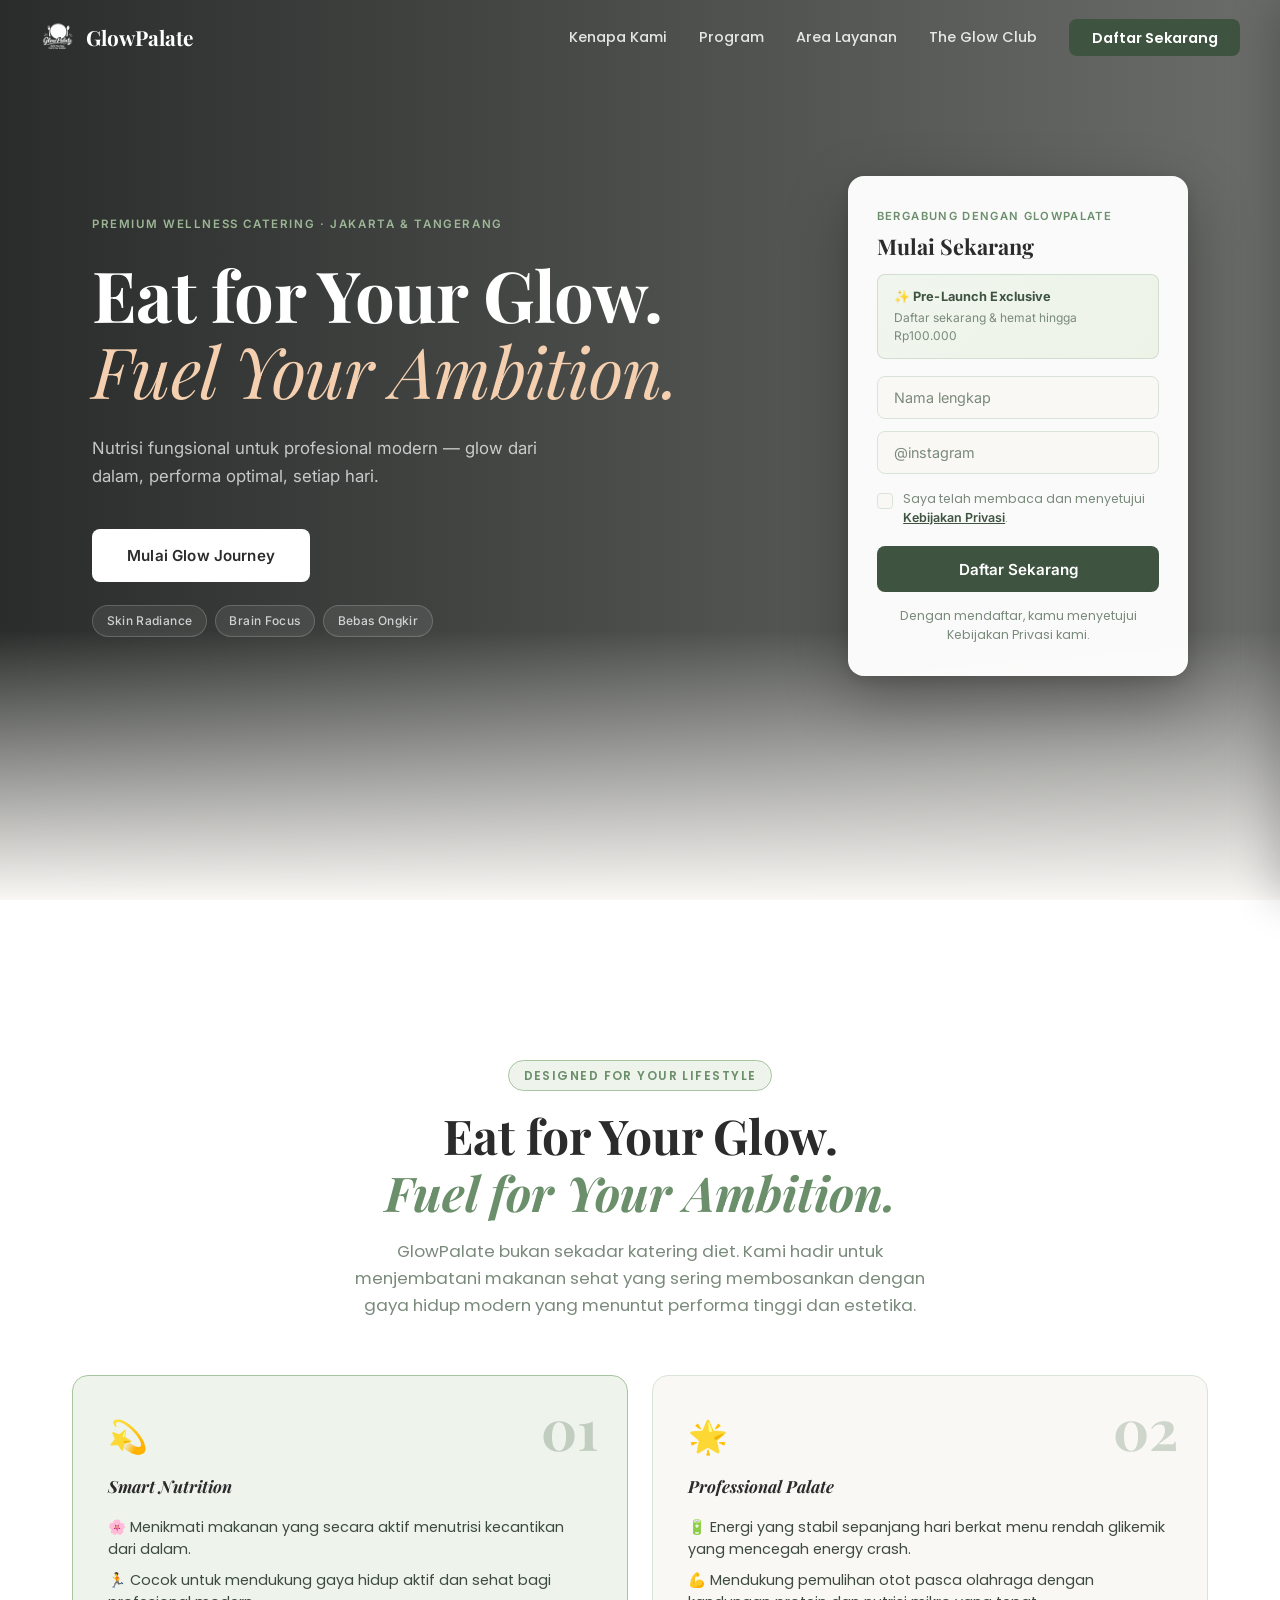
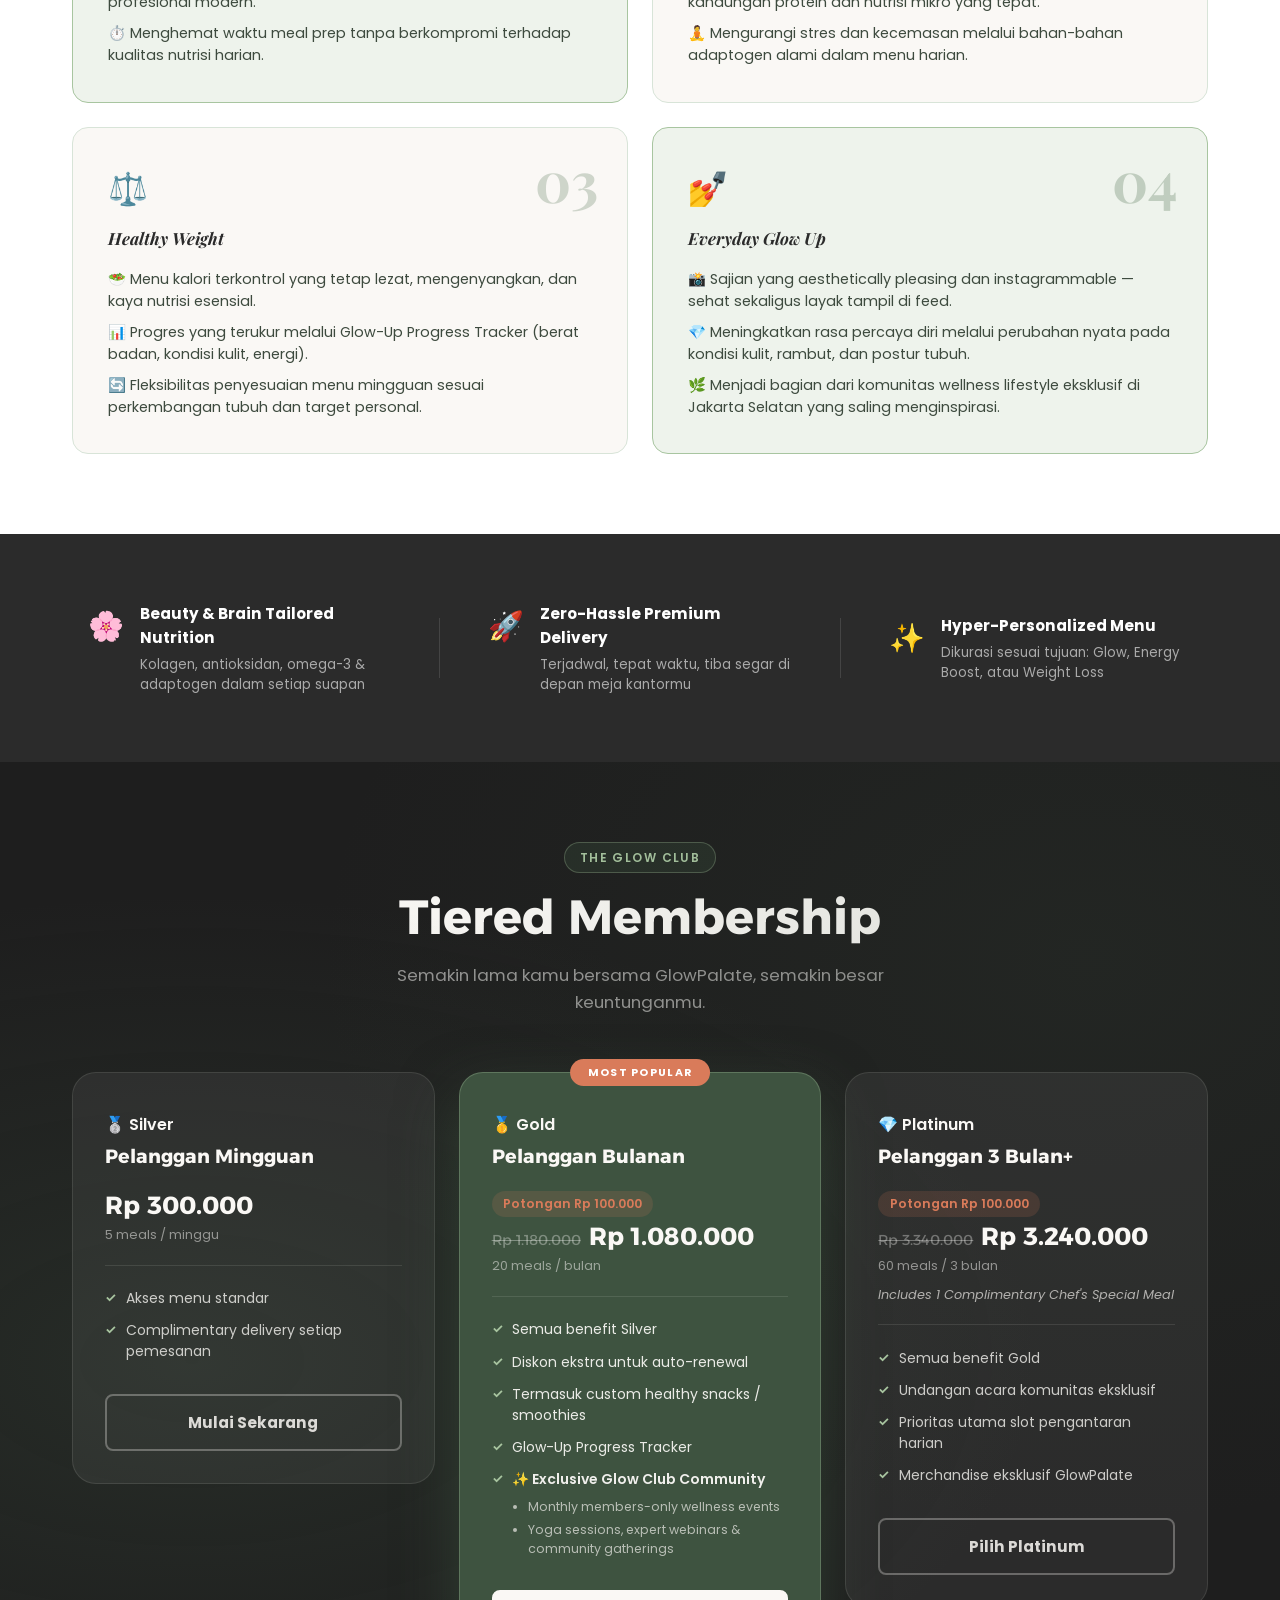
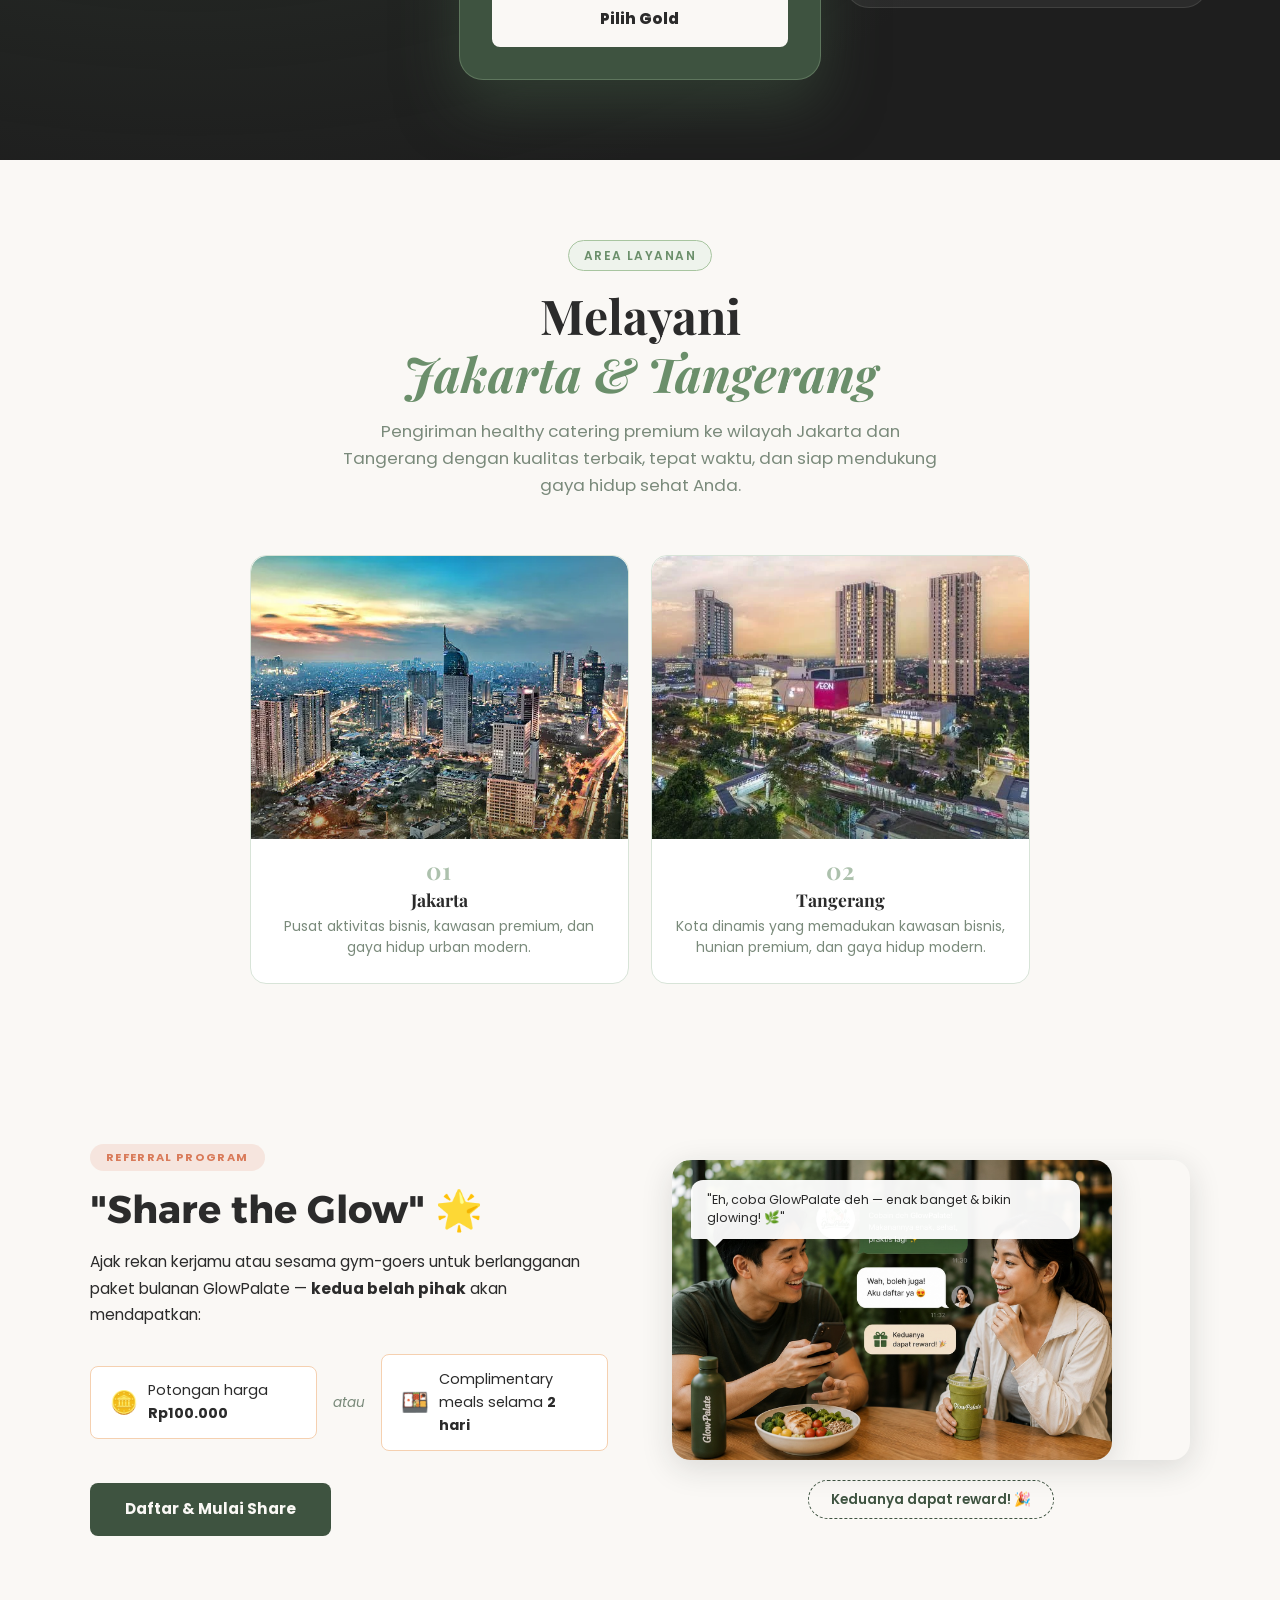
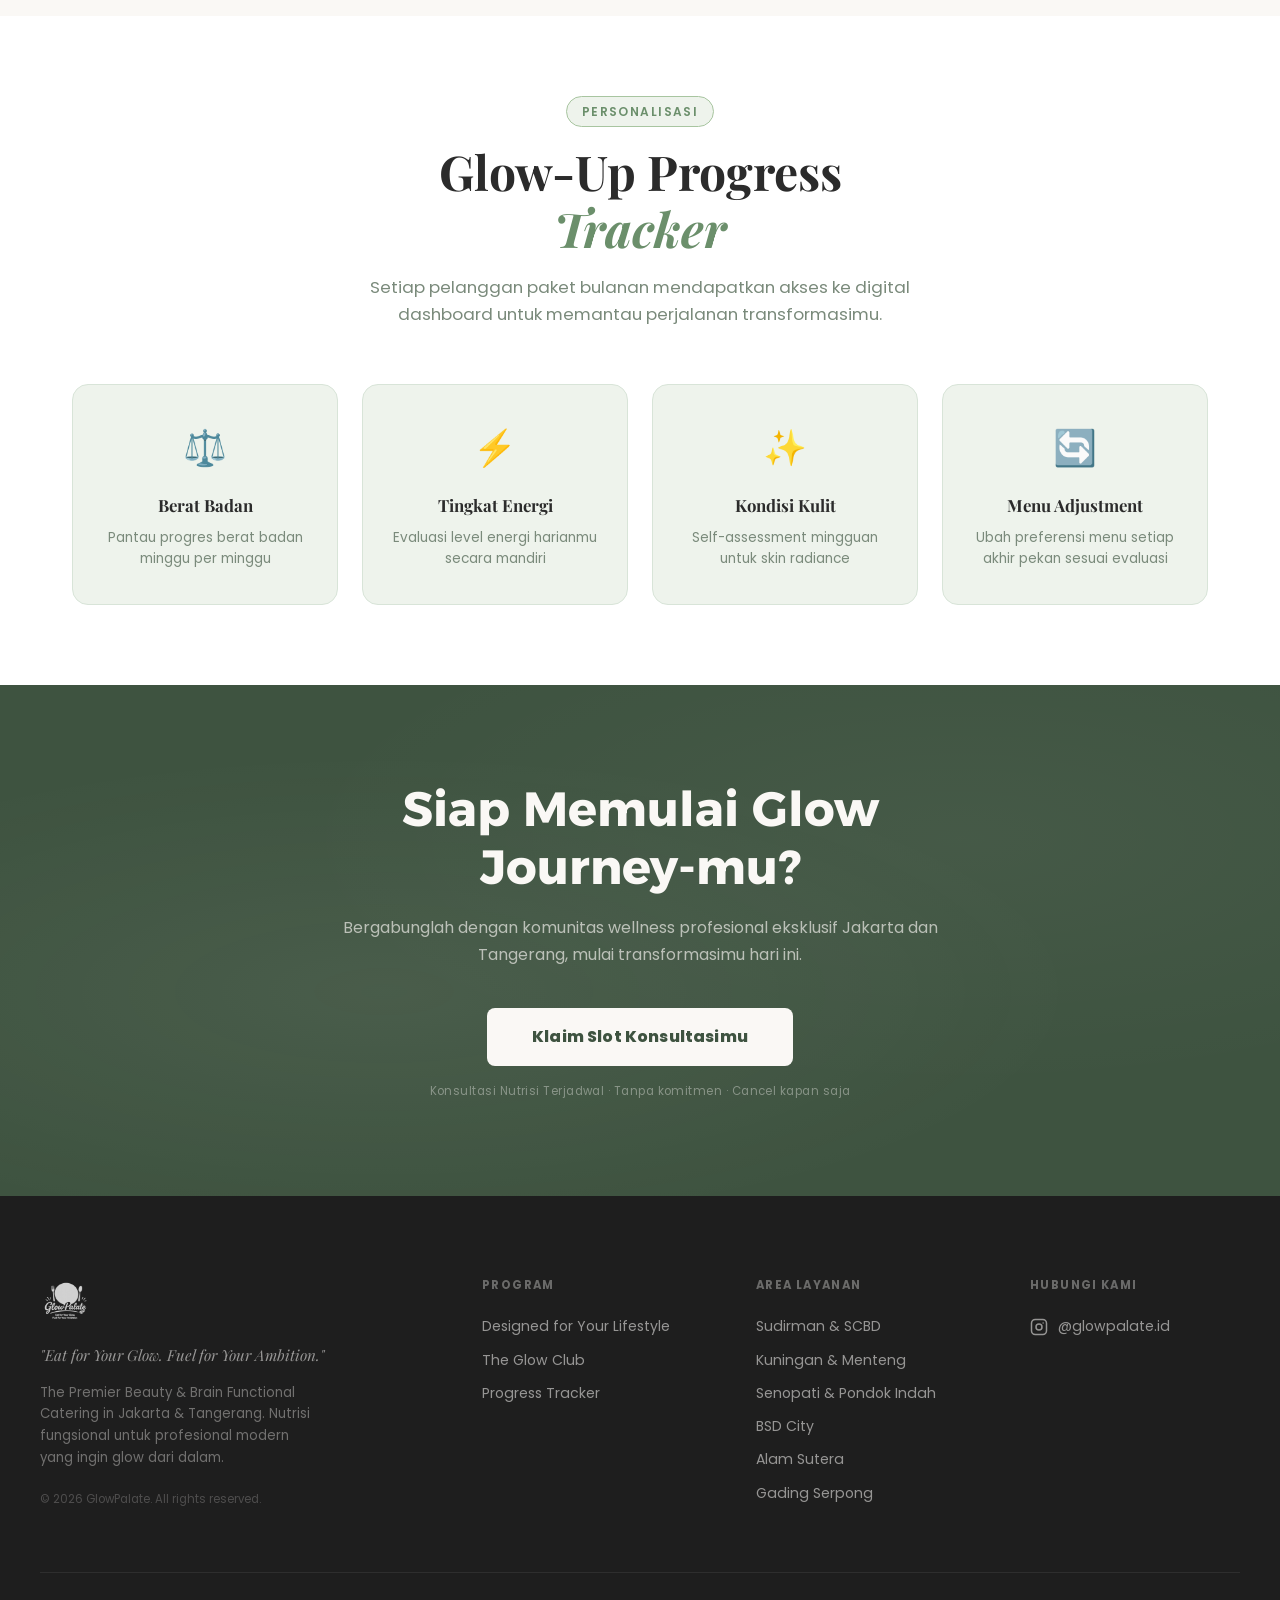
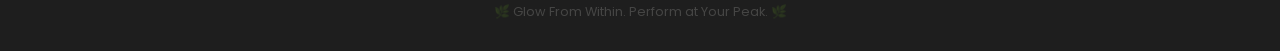
==== index.html @ dde0a732 "update meta pixel" ====
<!DOCTYPE html>
<html lang="id">
<head>
    <!-- Google tag (gtag.js) -->
    <script async src="https://www.googletagmanager.com/gtag/js?id=AW-18411018787"></script>
    <script>
      window.dataLayer = window.dataLayer || [];
      function gtag(){dataLayer.push(arguments);}
      gtag('js', new Date());
    
      gtag('config', 'AW-18411018787');
    </script>
    <!-- Google Tag Manager -->
    <script>(function(w,d,s,l,i){w[l]=w[l]||[];w[l].push({'gtm.start':
    new Date().getTime(),event:'gtm.js'});var f=d.getElementsByTagName(s)[0],
    j=d.createElement(s),dl=l!='dataLayer'?'&l='+l:'';j.async=true;j.src=
    'https://www.googletagmanager.com/gtm.js?id='+i+dl;f.parentNode.insertBefore(j,f);
    })(window,document,'script','dataLayer','GTM-TJRVP6GG');</script>
    <!-- End Google Tag Manager -->
    <meta charset="UTF-8">
    <meta name="viewport" content="width=device-width, initial-scale=1.0">
    <link rel="stylesheet" href="style.css">
    <link rel="preconnect" href="https://fonts.googleapis.com">
    <link rel="preconnect" href="https://fonts.gstatic.com" crossorigin>
    <link href="https://fonts.googleapis.com/css2?family=Alexandria:wght@400;500;600;700;800&family=Poppins:ital,wght@0,300;0,400;0,500;0,600;0,700;1,400&family=Playfair+Display:ital,wght@0,400;0,700;1,400&family=Inter:wght@300;400;500;600;700&display=swap" rel="stylesheet">
    <link rel="icon" href="assets/logo_transparent.png" type="image/png">
    <title>GlowPalate — Beauty & Brain Functional Catering</title>
    <!-- Meta Pixel Code -->
        <script>
        !function(f,b,e,v,n,t,s)
        {if(f.fbq)return;n=f.fbq=function(){n.callMethod?
        n.callMethod.apply(n,arguments):n.queue.push(arguments)};
        if(!f._fbq)f._fbq=n;n.push=n;n.loaded=!0;n.version='2.0';
        n.queue=[];t=b.createElement(e);t.async=!0;
        t.src=v;s=b.getElementsByTagName(e)[0];
        s.parentNode.insertBefore(t,s)}(window, document,'script',
        'https://connect.facebook.net/en_US/fbevents.js');
        fbq('init', '1693299671733516');
        fbq('track', 'PageView');
        </script>
        <noscript><img height="1" width="1" style="display:none"
        src="https://www.facebook.com/tr?id=1693299671733516&ev=PageView&noscript=1"
        /></noscript>
    <!-- End Meta Pixel Code -->
</head>
<body>
    <!-- Google Tag Manager (noscript) -->
    <noscript><iframe src="https://www.googletagmanager.com/ns.html?id=GTM-TJRVP6GG"
    height="0" width="0" style="display:none;visibility:hidden"></iframe></noscript>
    <!-- End Google Tag Manager (noscript) -->

    <!-- ===== NAVBAR ===== -->
    <nav class="navbar" id="mainNav">
        <div class="nav-container">
            <!-- Logo -->
            <a href="#" class="nav-logo">
                <img src="assets/logo_transparent.png" alt="GlowPalate Logo" class="logo-img">
                <span class="logo-text">GlowPalate</span>
            </a>
            <!-- Desktop links -->
            <ul class="nav-links">
                <li><a href="#value-props">Kenapa Kami</a></li>
                <li><a href="#value-props">Program</a></li>
                <li><a href="#service-area">Area Layanan</a></li>
                <li><a href="#loyalty">The Glow Club</a></li>
                <li><a href="#daftar" class="nav-cta">Daftar Sekarang</a></li>
            </ul>
            <!-- Hamburger (mobile only) -->
            <button class="hamburger" id="hamburgerBtn" aria-label="Buka menu navigasi" aria-expanded="false" aria-controls="mobileMenu">
                <span class="hamburger-bar"></span>
                <span class="hamburger-bar"></span>
                <span class="hamburger-bar"></span>
            </button>
        </div>
    </nav>

    <!-- ===== OFFCANVAS MOBILE MENU ===== -->
    <div class="offcanvas-overlay" id="offcanvasOverlay"></div>
    <div class="offcanvas-menu" id="mobileMenu" role="dialog" aria-modal="true" aria-label="Menu navigasi">
        <div class="offcanvas-header">
            <a href="#" class="nav-logo offcanvas-logo">
                <img src="assets/logo_transparent.png" alt="GlowPalate Logo" class="logo-img logo-img--dark">
                <span class="logo-text logo-text--dark">GlowPalate</span>
            </a>
            <button class="offcanvas-close" id="offcanvasClose" aria-label="Tutup menu">✕</button>
        </div>
        <nav class="offcanvas-nav">
            <ul class="offcanvas-links">
                <li><a href="#value-props" class="offcanvas-link">Kenapa Kami</a></li>
                <li><a href="#value-props" class="offcanvas-link">Program</a></li>
                <li><a href="#service-area" class="offcanvas-link">Area Layanan</a></li>
                <li><a href="#loyalty" class="offcanvas-link">The Glow Club</a></li>
            </ul>
            <div class="offcanvas-divider"></div>
            <a href="#daftar" class="btn-primary offcanvas-cta">Daftar Sekarang</a>
        </nav>
    </div>

    <!-- ===== HERO SECTION ===== -->
    <section class="hero" id="hero">
        <div class="hero-overlay"></div>
        <div class="hero-container">

            <!-- Left: Copy -->
            <div class="hero-copy">
                <p class="hero-eyebrow">Premium Wellness Catering · Jakarta &amp; Tangerang</p>
                <h1 class="hero-title">
                    Eat for Your Glow.<br>
                    <em>Fuel Your Ambition.</em>
                </h1>
                <p class="hero-subtitle">
                    Nutrisi fungsional untuk profesional modern — glow dari dalam, performa optimal, setiap hari.
                </p>
                <div class="hero-actions">
                    <a href="#daftar" class="btn-hero-primary">Mulai Glow Journey</a>
                    <div class="hero-badges">
                        <span class="badge">Skin Radiance</span>
                        <span class="badge">Brain Focus</span>
                        <span class="badge">Bebas Ongkir</span>
                    </div>
                </div>
            </div>

            <!-- Right: Registration Form -->
            <div class="hero-form-card" id="daftar">
                <p class="form-eyebrow">Bergabung dengan GlowPalate</p>
                <h2 class="form-title">Mulai Sekarang</h2>
                <div class="promo-banner">
                    <span class="promo-banner__title">✨ Pre-Launch Exclusive</span>
                    <span class="promo-banner__sub">Daftar sekarang &amp; hemat hingga Rp100.000</span>
                </div>
                <form class="signup-form" id="glowForm" onsubmit="handleSubmit(event)">
                    <div class="form-group">
                        <input type="text" id="nama" name="nama" placeholder="Nama lengkap" required>
                    </div>
                    <div class="form-group">
                        <input type="text" id="instagram" name="instagram" placeholder="@instagram" required>
                    </div>
                    <div class="form-group form-group--checkbox">
                        <label class="checkbox-label">
                            <input type="checkbox" id="privacyCheck" name="privacyCheck">
                            <span class="checkbox-custom"></span>
                            <span class="checkbox-text">Saya telah membaca dan menyetujui <button class="privacy-link" type="button" onclick="openPrivacy()">Kebijakan Privasi</button>.</span>
                        </label>
                        <p class="checkbox-error" id="privacyError">Harap setujui Kebijakan Privasi sebelum melanjutkan.</p>
                    </div>
                    <button type="submit" class="btn-primary form-btn" id="submitBtn">Daftar Sekarang</button>
                </form>
                <p class="form-privacy-note">
                    Dengan mendaftar, kamu menyetujui Kebijakan Privasi kami.
                </p>
            </div>

        </div>

    </section>

    <!-- ===== VALUE PROPOSITIONS ===== -->
    <section class="value-props" id="value-props">
        <div class="section-container">
            <div class="section-header">
                <span class="section-label">Designed for Your Lifestyle</span>
                <h2 class="section-title">Eat for Your Glow.<br><em>Fuel for Your Ambition.</em></h2>
                <p class="section-desc">GlowPalate bukan sekadar katering diet. Kami hadir untuk menjembatani makanan sehat yang sering membosankan dengan gaya hidup modern yang menuntut performa tinggi dan estetika.</p>
            </div>

            <div class="vp-grid">
                <div class="vp-card vp-card--accent">
                    <span class="vp-number">01</span>
                    <div class="vp-icon">💫</div>
                    <h3>Smart Nutrition</h3>
                    <ul>
                        <li>🌸 Menikmati makanan yang secara aktif menutrisi kecantikan dari dalam.</li>
                        <li>🏃 Cocok untuk mendukung gaya hidup aktif dan sehat bagi profesional modern.</li>
                        <li>⏱️ Menghemat waktu meal prep tanpa berkompromi terhadap kualitas nutrisi harian.</li>
                    </ul>
                </div>
                <div class="vp-card">
                    <span class="vp-number">02</span>
                    <div class="vp-icon">🌟</div>
                    <h3>Professional Palate</h3>
                    <ul>
                        <li>🔋 Energi yang stabil sepanjang hari berkat menu rendah glikemik yang mencegah energy crash.</li>
                        <li>💪 Mendukung pemulihan otot pasca olahraga dengan kandungan protein dan nutrisi mikro yang tepat.</li>
                        <li>🧘 Mengurangi stres dan kecemasan melalui bahan-bahan adaptogen alami dalam menu harian.</li>
                    </ul>
                </div>
                <div class="vp-card">
                    <span class="vp-number">03</span>
                    <div class="vp-icon">⚖️</div>
                    <h3>Healthy Weight</h3>
                    <ul>
                        <li>🥗 Menu kalori terkontrol yang tetap lezat, mengenyangkan, dan kaya nutrisi esensial.</li>
                        <li>📊 Progres yang terukur melalui Glow-Up Progress Tracker (berat badan, kondisi kulit, energi).</li>
                        <li>🔄 Fleksibilitas penyesuaian menu mingguan sesuai perkembangan tubuh dan target personal.</li>
                    </ul>
                </div>
                <div class="vp-card vp-card--accent">
                    <span class="vp-number">04</span>
                    <div class="vp-icon">💅</div>
                    <h3>Everyday Glow Up</h3>
                    <ul>
                        <li>📸 Sajian yang aesthetically pleasing dan instagrammable — sehat sekaligus layak tampil di feed.</li>
                        <li>💎 Meningkatkan rasa percaya diri melalui perubahan nyata pada kondisi kulit, rambut, dan postur tubuh.</li>
                        <li>🌿 Menjadi bagian dari komunitas wellness lifestyle eksklusif di Jakarta Selatan yang saling menginspirasi.</li>
                    </ul>
                </div>
            </div>
        </div>
    </section>

    <!-- ===== USP STRIP ===== -->
    <section class="usp-strip">
        <div class="usp-container">
            <div class="usp-item">
                <span class="usp-icon">🌸</span>
                <div>
                    <strong>Beauty & Brain Tailored Nutrition</strong>
                    <p>Kolagen, antioksidan, omega-3 & adaptogen dalam setiap suapan</p>
                </div>
            </div>
            <div class="usp-divider"></div>
            <div class="usp-item">
                <span class="usp-icon">🚀</span>
                <div>
                    <strong>Zero-Hassle Premium Delivery</strong>
                    <p>Terjadwal, tepat waktu, tiba segar di depan meja kantormu</p>
                </div>
            </div>
            <div class="usp-divider"></div>
            <div class="usp-item">
                <span class="usp-icon">✨</span>
                <div>
                    <strong>Hyper-Personalized Menu</strong>
                    <p>Dikurasi sesuai tujuan: Glow, Energy Boost, atau Weight Loss</p>
                </div>
            </div>
        </div>
    </section>

    <!-- ===== PRICING TABLE ===== -->
    <section class="loyalty" id="loyalty">
        <div class="section-container">
            <div class="section-header">
                <span class="section-label">The Glow Club</span>
                <h2 class="section-title">Tiered Membership</h2>
                <p class="section-desc">Semakin lama kamu bersama GlowPalate, semakin besar keuntunganmu.</p>
            </div>

            <div class="pricing-grid">

                <!-- SILVER -->
                <div class="pricing-card pricing-card--dark">
                    <div class="pricing-tier">🥈 Silver</div>
                    <h3 class="pricing-plan">Pelanggan Mingguan</h3>
                    <div class="pricing-price-block">
                        <p class="pricing-price">Rp 300.000</p>
                        <p class="pricing-meals">5 meals / minggu</p>
                    </div>
                    <ul class="pricing-benefits">
                        <li>Akses menu standar</li>
                        <li>Complimentary delivery setiap pemesanan</li>
                    </ul>
                    <a href="#daftar" class="pricing-btn pricing-btn--outline">Mulai Sekarang</a>
                </div>

                <!-- GOLD -->
                <div class="pricing-card pricing-card--gold">
                    <div class="pricing-popular-badge">MOST POPULAR</div>
                    <div class="pricing-tier">🥇 Gold</div>
                    <h3 class="pricing-plan">Pelanggan Bulanan</h3>
                    <div class="pricing-price-block">
                        <p class="pricing-discount-label">Potongan Rp 100.000</p>
                        <p class="pricing-price">
                            <span class="pricing-price-strike">Rp 1.180.000</span>
                            Rp 1.080.000
                        </p>
                        <p class="pricing-meals">20 meals / bulan</p>
                    </div>
                    <ul class="pricing-benefits">
                        <li>Semua benefit Silver</li>
                        <li>Diskon ekstra untuk auto-renewal</li>
                        <li>Termasuk custom healthy snacks / smoothies</li>
                        <li>Glow-Up Progress Tracker</li>
                        <li class="pricing-community">
                            ✨ Exclusive Glow Club Community
                            <ul class="pricing-sub-list">
                                <li>Monthly members-only wellness events</li>
                                <li>Yoga sessions, expert webinars &amp; community gatherings</li>
                            </ul>
                        </li>
                    </ul>
                    <a href="#daftar" class="pricing-btn pricing-btn--solid">Pilih Gold</a>
                </div>

                <!-- PLATINUM -->
                <div class="pricing-card pricing-card--dark">
                    <div class="pricing-tier">💎 Platinum</div>
                    <h3 class="pricing-plan">Pelanggan 3 Bulan+</h3>
                    <div class="pricing-price-block">
                        <p class="pricing-discount-label">Potongan Rp 100.000</p>
                        <p class="pricing-price">
                            <span class="pricing-price-strike">Rp 3.340.000</span>
                            Rp 3.240.000
                        </p>
                        <p class="pricing-meals">60 meals / 3 bulan</p>
                        <p class="pricing-chef-note"><em>Includes 1 Complimentary Chef's Special Meal</em></p>
                    </div>
                    <ul class="pricing-benefits">
                        <li>Semua benefit Gold</li>
                        <li>Undangan acara komunitas eksklusif</li>
                        <li>Prioritas utama slot pengantaran harian</li>
                        <li>Merchandise eksklusif GlowPalate</li>
                    </ul>
                    <a href="#daftar" class="pricing-btn pricing-btn--outline">Pilih Platinum</a>
                </div>

            </div>
        </div>
    </section>

    <!-- ===== SERVICE AREA ===== -->
    <section class="service-area" id="service-area">
        <div class="section-container">
            <div class="section-header">
                <span class="section-label">Area Layanan</span>
                <h2 class="section-title">Melayani<br><em>Jakarta &amp; Tangerang</em></h2>
                <p class="section-desc">Pengiriman healthy catering premium ke wilayah Jakarta dan Tangerang dengan kualitas terbaik, tepat waktu, dan siap mendukung gaya hidup sehat Anda.</p>
            </div>

            <div class="area-grid area-grid--two">
                <div class="area-card">
                    <div class="area-card__img-wrap">
                        <picture>
                            <source srcset="assets/jakarta.webp" type="image/webp">
                            <img src="assets/jakarta.jpg" alt="Jakarta" class="area-card__img" loading="lazy">
                        </picture>
                        <div class="area-card__overlay"></div>
                    </div>
                    <div class="area-card__body">
                        <span class="area-number">01</span>
                        <h3>Jakarta</h3>
                        <p>Pusat aktivitas bisnis, kawasan premium, dan gaya hidup urban modern.</p>
                    </div>
                </div>
                <div class="area-card">
                    <div class="area-card__img-wrap">
                        <picture>
                            <source srcset="assets/tangerang.webp" type="image/webp">
                            <img src="assets/tangerang.jpeg" alt="Tangerang" class="area-card__img" loading="lazy">
                        </picture>
                        <div class="area-card__overlay"></div>
                    </div>
                    <div class="area-card__body">
                        <span class="area-number">02</span>
                        <h3>Tangerang</h3>
                        <p>Kota dinamis yang memadukan kawasan bisnis, hunian premium, dan gaya hidup modern.</p>
                    </div>
                </div>
            </div>
        </div>
    </section>

    <!-- ===== REFERRAL ===== -->
    <section class="referral">
        <div class="referral-container">

            <!-- Col Left: Content -->
            <div class="referral-content">
                <span class="referral-badge">REFERRAL PROGRAM</span>
                <h2 class="referral-heading">"Share the Glow" 🌟</h2>
                <p class="referral-desc">Ajak rekan kerjamu atau sesama gym-goers untuk berlangganan paket bulanan GlowPalate — <strong>kedua belah pihak</strong> akan mendapatkan:</p>
                <div class="referral-rewards">
                    <div class="referral-reward">
                        <span class="reward-icon">🪙</span>
                        <span>Potongan harga <strong>Rp100.000</strong></span>
                    </div>
                    <span class="reward-or"><em>atau</em></span>
                    <div class="referral-reward">
                        <span class="reward-icon">🍱</span>
                        <span>Complimentary meals selama <strong>2 hari</strong></span>
                    </div>
                </div>
                <a href="#daftar" class="referral-cta-btn">Daftar &amp; Mulai Share</a>
            </div>

            <!-- Col Right: Visual -->
            <div class="referral-visual">
                <div class="referral-img-wrap">
                    <!-- Chat bubble overlay -->
                    <div class="referral-chat-bubble">
                        <p>"Eh, coba GlowPalate deh — enak banget &amp; bikin glowing! 🌿"</p>
                    </div>
                    <img src="assets/referral-section.jpeg" alt="Referral Program GlowPalate" class="referral-img">
                </div>
                <div class="referral-bonus-pill">
                    <span>Keduanya dapat reward! 🎉</span>
                </div>
            </div>

        </div>
    </section>

    <!-- ===== TRACKER / TRACKER SECTION ===== -->
    <section class="tracker">
        <div class="section-container">
            <div class="section-header">
                <span class="section-label">Personalisasi</span>
                <h2 class="section-title">Glow-Up Progress<br><em>Tracker</em></h2>
                <p class="section-desc">Setiap pelanggan paket bulanan mendapatkan akses ke digital dashboard untuk memantau perjalanan transformasimu.</p>
            </div>
            <div class="tracker-features">
                <div class="tracker-item">
                    <span class="tracker-icon">⚖️</span>
                    <h4>Berat Badan</h4>
                    <p>Pantau progres berat badan minggu per minggu</p>
                </div>
                <div class="tracker-item">
                    <span class="tracker-icon">⚡</span>
                    <h4>Tingkat Energi</h4>
                    <p>Evaluasi level energi harianmu secara mandiri</p>
                </div>
                <div class="tracker-item">
                    <span class="tracker-icon">✨</span>
                    <h4>Kondisi Kulit</h4>
                    <p>Self-assessment mingguan untuk skin radiance</p>
                </div>
                <div class="tracker-item">
                    <span class="tracker-icon">🔄</span>
                    <h4>Menu Adjustment</h4>
                    <p>Ubah preferensi menu setiap akhir pekan sesuai evaluasi</p>
                </div>
            </div>
        </div>
    </section>

    <!-- ===== PRE-FOOTER BANNER ===== -->
    <section class="cta-bottom">
        <div class="cta-container">
            <h2 class="cta-heading">Siap Memulai Glow Journey-mu?</h2>
            <p class="cta-sub">Bergabunglah dengan komunitas wellness profesional eksklusif Jakarta dan Tangerang, mulai transformasimu hari ini.</p>
            <a href="#daftar" class="cta-btn-main">Klaim Slot Konsultasimu</a>
            <p class="cta-micro">Konsultasi Nutrisi Terjadwal · Tanpa komitmen · Cancel kapan saja</p>
        </div>
    </section>

    <!-- ===== FOOTER ===== -->
    <footer class="footer">
        <div class="footer-container">
            <!-- Col 1: Brand -->
            <div class="footer-brand">
                <img src="assets/logo_transparent.png" alt="GlowPalate" class="footer-logo">
                <p class="footer-tagline"><em>"Eat for Your Glow. Fuel for Your Ambition."</em></p>
                <p class="footer-copy">The Premier Beauty &amp; Brain Functional Catering in Jakarta &amp; Tangerang. Nutrisi fungsional untuk profesional modern yang ingin glow dari dalam.</p>
                <p class="footer-rights">© 2026 GlowPalate. All rights reserved.</p>
            </div>
            <!-- Col 2: Program -->
            <div class="footer-col">
                <h4>PROGRAM</h4>
                <ul>
                    <li><a href="#value-props">Designed for Your Lifestyle</a></li>
                    <li><a href="#loyalty">The Glow Club</a></li>
                    <li><a href="#tracker">Progress Tracker</a></li>
                </ul>
            </div>
            <!-- Col 3: Area Layanan -->
            <div class="footer-col">
                <h4>AREA LAYANAN</h4>
                <ul>
                    <li>Sudirman &amp; SCBD</li>
                    <li>Kuningan &amp; Menteng</li>
                    <li>Senopati &amp; Pondok Indah</li>
                    <li>BSD City</li>
                    <li>Alam Sutera</li>
                    <li>Gading Serpong</li>
                </ul>
            </div>
            <!-- Col 4: Hubungi Kami -->
            <div class="footer-col">
                <h4>HUBUNGI KAMI</h4>
                <ul>
                    <li>
                        <a href="https://instagram.com/glowpalate.id" target="_blank" class="footer-social-link">
                            <svg class="footer-social-icon" viewBox="0 0 24 24" fill="none" xmlns="http://www.w3.org/2000/svg" aria-hidden="true">
                                <rect x="2" y="2" width="20" height="20" rx="5" ry="5" stroke="currentColor" stroke-width="2"/>
                                <circle cx="12" cy="12" r="4" stroke="currentColor" stroke-width="2"/>
                                <circle cx="17.5" cy="6.5" r="1" fill="currentColor"/>
                            </svg>
                            @glowpalate.id
                        </a>
                    </li>
                </ul>
            </div>
        </div>
        <div class="footer-bottom">
            <p>🌿 Glow From Within. Perform at Your Peak. 🌿</p>
        </div>
    </footer>

    <!-- ===== THANK YOU MODAL ===== -->
    <div class="modal-overlay" id="thankYouModal" role="dialog" aria-modal="true" aria-labelledby="modalTitle">
        <div class="modal-card">
            <div class="modal-icon">🌿</div>
            <h2 id="modalTitle">Terima Kasih!</h2>
            <p>Kamu sudah terdaftar sebagai bagian dari komunitas <strong>GlowPalate</strong>.</p>
            <p class="modal-note">Kami akan menghubungimu via Instagram segera. <em>Stay tuned!</em></p>
            <button class="btn-primary" onclick="closeModal()">Tutup</button>
        </div>
    </div>

    <!-- ===== PRIVACY POLICY MODAL ===== -->
    <div class="modal-overlay" id="privacyModal" role="dialog" aria-modal="true" aria-labelledby="privacyTitle">
        <div class="modal-card modal-card--privacy">
            <div class="modal-card__header">
                <h2 id="privacyTitle">Kebijakan Privasi GlowPalate</h2>
                <button class="modal-close" onclick="closePrivacy()" aria-label="Tutup">✕</button>
            </div>
            <div class="privacy-content">
                <p>Kebijakan Privasi ini dibuat untuk melindungi informasi pribadi yang dikumpulkan selama Anda mengunjungi dan menggunakan website <strong>GlowPalate</strong> di <strong>https://glowpalate.my.id</strong>.</p>
                <p>GlowPalate menghargai privasi setiap pengguna dan berkomitmen untuk menjaga keamanan, kerahasiaan, serta penggunaan Data Pribadi sesuai dengan kebijakan yang berlaku. Dengan mengakses atau menggunakan website GlowPalate, Anda dianggap telah membaca, memahami, dan menyetujui seluruh ketentuan dalam Kebijakan Privasi ini.</p>
                <p>GlowPalate berhak memperbarui Kebijakan Privasi ini sewaktu-waktu. Setiap perubahan akan berlaku sejak dipublikasikan di website <strong>https://glowpalate.my.id</strong>.</p>

                <h3>A. Pengumpulan Data Pribadi</h3>
                <p>GlowPalate mengumpulkan Data Pribadi hanya untuk mendukung proses pendaftaran pre-launch, komunikasi dengan calon pelanggan, serta peningkatan kualitas layanan kami. Kami tidak akan menjual, memperjualbelikan, ataupun membagikan Data Pribadi Anda kepada pihak lain tanpa persetujuan, kecuali apabila diwajibkan oleh hukum.</p>
                <p>Pada tahap pre-launch, informasi yang kami kumpulkan adalah <strong>Username Instagram</strong>, yang digunakan untuk mengidentifikasi peserta pre-launch, menghubungi Anda terkait program atau peluncuran GlowPalate, serta memberikan informasi pembaruan layanan, promo, atau penawaran khusus.</p>
                <p>Pemberian username Instagram bersifat sukarela. Namun, apabila Anda memilih untuk tidak memberikannya, Anda mungkin tidak dapat mengikuti program pre-launch GlowPalate.</p>

                <h3>B. Keamanan Data dan Transaksi</h3>
                <p>GlowPalate berkomitmen menjaga keamanan informasi pribadi Anda. Apabila transaksi pembayaran dilakukan melalui layanan pihak ketiga (payment gateway), proses pembayaran akan menggunakan sistem keamanan yang memenuhi standar industri, termasuk enkripsi melalui teknologi SSL atau teknologi keamanan lain yang setara.</p>
                <p>Meskipun kami berupaya menjaga keamanan data sebaik mungkin, tidak ada metode transmisi data melalui internet yang dapat dijamin sepenuhnya bebas dari risiko.</p>

                <h3>C. Informasi Promo dan Komunikasi</h3>
                <p>Dengan memberikan username Instagram kepada GlowPalate, Anda menyetujui bahwa GlowPalate dapat menghubungi Anda melalui Instagram terkait informasi peluncuran, promo dan penawaran khusus, pembaruan layanan atau produk, serta informasi lain yang berkaitan dengan program pre-launch.</p>

                <h3>D. Pertanyaan dan Pengaduan</h3>
                <p>Apabila Anda memiliki pertanyaan, masukan, atau pengaduan mengenai Kebijakan Privasi maupun penggunaan Data Pribadi, silakan menghubungi tim GlowPalate melalui kontak yang tersedia di website <strong>https://glowpalate.my.id</strong>.</p>

                <h3>E. Perubahan Kebijakan Privasi</h3>
                <p>GlowPalate dapat melakukan perubahan atau pembaruan terhadap Kebijakan Privasi ini sewaktu-waktu. Versi terbaru akan selalu tersedia di <strong>https://glowpalate.my.id</strong>. Dengan tetap menggunakan website setelah adanya pembaruan, Anda dianggap telah menyetujui Kebijakan Privasi yang telah diperbarui.</p>
            </div>
            <button class="btn-primary" onclick="closePrivacy()">Mengerti</button>
        </div>
    </div>

    <script>
        // ── Google Apps Script URL ──────────────────────────────────────────
        // GANTI dengan Web App URL dari deployment Apps Script kamu
        const APPS_SCRIPT_URL = 'https://script.google.com/macros/s/AKfycbzy3mJBZHp4jg186WITUkjDbATIqTT9xU21dX2XlFk7VSf7awVr-we3rIM_w7eMTIs/exec';


        // ── Navbar scroll ───────────────────────────────────────────────────
        const navbar = document.querySelector('.navbar');
        window.addEventListener('scroll', () => {
            navbar.classList.toggle('scrolled', window.scrollY > 50);
        });

        // ── Offcanvas mobile menu ───────────────────────────────────────────
        const hamburgerBtn = document.getElementById('hamburgerBtn');
        const offcanvasMenu = document.getElementById('mobileMenu');
        const offcanvasOverlay = document.getElementById('offcanvasOverlay');
        const offcanvasClose = document.getElementById('offcanvasClose');

        function openMenu() {
            offcanvasMenu.classList.add('active');
            offcanvasOverlay.classList.add('active');
            hamburgerBtn.classList.add('is-open');
            hamburgerBtn.setAttribute('aria-expanded', 'true');
            document.body.style.overflow = 'hidden';
        }

        function closeMenu() {
            offcanvasMenu.classList.remove('active');
            offcanvasOverlay.classList.remove('active');
            hamburgerBtn.classList.remove('is-open');
            hamburgerBtn.setAttribute('aria-expanded', 'false');
            document.body.style.overflow = '';
        }

        hamburgerBtn.addEventListener('click', openMenu);
        offcanvasClose.addEventListener('click', closeMenu);
        offcanvasOverlay.addEventListener('click', closeMenu);

        // Auto-close on nav link click
        document.querySelectorAll('.offcanvas-link, .offcanvas-cta').forEach(link => {
            link.addEventListener('click', closeMenu);
        });

        // Close on Escape
        document.addEventListener('keydown', e => {
            if (e.key === 'Escape') closeMenu();
        });

        // ── Form submit ─────────────────────────────────────────────────────
        async function handleSubmit(e) {
            e.preventDefault();
            const btn = document.getElementById('submitBtn');
            const nama = document.getElementById('nama').value.trim();
            const instagram = document.getElementById('instagram').value.trim();
            const privacyCheck = document.getElementById('privacyCheck');
            const privacyError = document.getElementById('privacyError');

            if (!privacyCheck.checked) {
                privacyError.classList.add('visible');
                privacyCheck.focus();
                return;
            }
            privacyError.classList.remove('visible');

            btn.textContent = 'Mengirim...';
            btn.disabled = true;

            try {
                const formData = new FormData();
                formData.append('nama', nama);
                formData.append('instagram', instagram);
                formData.append('timestamp', new Date().toLocaleString('id-ID'));

                await fetch(APPS_SCRIPT_URL, {
                    method: 'POST',
                    body: formData,
                    mode: 'no-cors'
                });
            } catch (err) {
                console.log('Submit error:', err);
            }

            document.getElementById('glowForm').reset();
            btn.textContent = 'Daftar Sekarang';
            btn.disabled = false;
            openModal();
        }

        // ── Modal Thank You ─────────────────────────────────────────────────
        function openModal() {
            document.getElementById('thankYouModal').classList.add('active');
            document.body.style.overflow = 'hidden';
        }
        function closeModal() {
            document.getElementById('thankYouModal').classList.remove('active');
            document.body.style.overflow = '';
        }

        // ── Privacy Policy Modal ────────────────────────────────────────────
        function openPrivacy() {
            document.getElementById('privacyModal').classList.add('active');
            document.body.style.overflow = 'hidden';
        }
        function closePrivacy() {
            document.getElementById('privacyModal').classList.remove('active');
            document.body.style.overflow = '';
        }

        // Klik overlay untuk tutup modal
        document.querySelectorAll('.modal-overlay').forEach(overlay => {
            overlay.addEventListener('click', function(e) {
                if (e.target === this) {
                    this.classList.remove('active');
                    document.body.style.overflow = '';
                }
            });
        });

        // Tekan Escape untuk tutup modal
        document.addEventListener('keydown', e => {
            if (e.key === 'Escape') {
                document.querySelectorAll('.modal-overlay.active').forEach(m => {
                    m.classList.remove('active');
                });
                document.body.style.overflow = '';
            }
        });

        // ── Intersection Observer (fade-in) ─────────────────────────────────
        const observer = new IntersectionObserver((entries) => {
            entries.forEach(entry => {
                if (entry.isIntersecting) entry.target.classList.add('visible');
            });
        }, { threshold: 0.1 });

        document.querySelectorAll('.vp-card, .area-card, .pricing-card, .tracker-item').forEach(el => {
            observer.observe(el);
        });
    </script>
</body>
</html>
---- style.css ----
/* ==============================================
   GLOWPALATE — LANDING PAGE STYLESHEET
   Brand: Broken White #FAF8F5 · Deep Sage #3E5340 · Charcoal #2B2B2B
   Fonts: Alexandria (heading) · Poppins (body)
   ============================================== */

/* RESET */
*, *::before, *::after { margin: 0; padding: 0; box-sizing: border-box; }

:root {
  /* Brand palette */
  --bw:            #FAF8F5;
  --sage:          #6B8F6B;
  --sage-dark:     #3E5340;
  --sage-mid:      #4a6b4a;
  --sage-light:    #a8c5a0;
  --sage-bg:       #eef3ec;
  --peach:         #E8A87C;
  --peach-light:   #f5d0b0;
  --peach-bg:      #fdf3ec;
  --terracotta:    #D97B5A;
  --charcoal:      #2B2B2B;
  --charcoal-dark: #1E1E1E;
  --charcoal-mid:  #2d3b30;
  --off-white:     #FAF8F5;
  --white:         #ffffff;
  --text-body:     #3d4a3e;
  --text-muted:    #7a8a7b;
  --border:        #d8e4d8;
  --shadow-sm:     0 2px 12px rgba(30,36,32,.08);
  --shadow-md:     0 8px 32px rgba(30,36,32,.14);
  --shadow-lg:     0 20px 60px rgba(30,36,32,.18);
  --radius-sm:     8px;
  --radius-md:     16px;
  --radius-lg:     24px;
  --t:             .25s ease;
  /* Typography */
  --font-head:     'Alexandria', 'Inter', sans-serif;
  --font-body:     'Poppins', 'Inter', sans-serif;
}

html { scroll-behavior: smooth; }
body { font-family: var(--font-body); background: var(--bw); color: var(--charcoal); line-height: 1.6; overflow-x: hidden; }
a { text-decoration: none; color: inherit; }
ul { list-style: none; }
img { display: block; max-width: 100%; }

/* HELPERS */
.section-label { display: inline-block; font-size: .75rem; font-weight: 600; letter-spacing: .12em; text-transform: uppercase; color: var(--sage); background: var(--sage-bg); border: 1px solid var(--sage-light); padding: .3rem .9rem; border-radius: 100px; margin-bottom: 1rem; }
.section-title { font-family: 'Playfair Display', serif; font-size: clamp(2rem,4vw,3rem); font-weight: 700; color: var(--charcoal); line-height: 1.2; margin-bottom: 1rem; }
.section-title em { font-style: italic; color: var(--sage); }
.section-desc { font-size: 1.05rem; color: var(--text-muted); max-width: 600px; margin: 0 auto; }
.section-header { text-align: center; margin-bottom: 3.5rem; }
.section-container { max-width: 1200px; margin: 0 auto; padding: 5rem 2rem; }

/* BUTTONS */
.btn-primary { display: inline-block; background: var(--sage-dark); color: var(--white); font-family: 'Inter', sans-serif; font-size: .95rem; font-weight: 600; padding: .85rem 2rem; border-radius: var(--radius-sm); border: 2px solid var(--sage-dark); cursor: pointer; transition: background var(--t), transform var(--t), box-shadow var(--t); }
.btn-primary:hover { background: var(--sage); border-color: var(--sage); transform: translateY(-2px); box-shadow: 0 6px 20px rgba(74,107,74,.35); }
.btn-outline { display: inline-block; background: transparent; color: var(--sage-dark); font-family: 'Inter', sans-serif; font-size: .95rem; font-weight: 600; padding: .85rem 2rem; border-radius: var(--radius-sm); border: 2px solid var(--sage-dark); cursor: pointer; transition: all var(--t); }
.btn-outline:hover { background: var(--sage-dark); color: var(--white); transform: translateY(-2px); }
.btn-large { font-size: 1.1rem; padding: 1rem 2.8rem; border-radius: var(--radius-md); }

/* NAVBAR */
.navbar { position: fixed; top: 0; left: 0; right: 0; z-index: 100; padding: 1.2rem 2rem; transition: background var(--t), box-shadow var(--t); }
.navbar.scrolled { background: rgba(30,36,32,.92); backdrop-filter: blur(14px); box-shadow: 0 2px 20px rgba(0,0,0,.3); }
.nav-container { max-width: 1200px; margin: 0 auto; display: flex; align-items: center; justify-content: space-between; }
.nav-logo { display: flex; align-items: center; gap: .6rem; }
.logo-img { width: 36px; height: 36px; object-fit: contain; filter: brightness(0) invert(1); }
.logo-text { font-family: 'Playfair Display', serif; font-size: 1.3rem; font-weight: 700; color: var(--white); }
.nav-links { display: flex; align-items: center; gap: 2rem; }
.nav-links a { color: rgba(255,255,255,.85); font-size: .9rem; font-weight: 500; transition: color var(--t); }
.nav-links a:hover { color: var(--white); }
.nav-cta { background: var(--sage-dark) !important; color: var(--white) !important; padding: .55rem 1.4rem; border-radius: var(--radius-sm); font-weight: 600 !important; }
.nav-cta:hover { background: var(--sage) !important; }

/* HERO */
.hero {
  position: relative;
  min-height: 100vh;
  /* Deeper, more uniform scrim — no mid-gradient transparency gap */
  background:
    linear-gradient(to right, rgba(12,16,14,.88) 0%, rgba(12,16,14,.72) 55%, rgba(12,16,14,.60) 100%),
    url('https://images.unsplash.com/photo-1546069901-ba9599a7e63c?w=1600&auto=format&fit=crop&q=80') center/cover no-repeat;
  display: flex;
  flex-direction: column;
}

/* Bottom fade into page — keeps feature cards transition clean */
.hero-overlay {
  position: absolute;
  inset: 0;
  background: linear-gradient(to bottom, transparent 70%, var(--off-white) 100%);
  pointer-events: none;
  z-index: 1;
}

/* Two-column grid: copy takes available space, form is narrow & fixed */
.hero-container {
  position: relative;
  z-index: 2;
  max-width: 1160px;
  margin: 0 auto;
  width: 100%;
  padding: 11rem 2rem 5rem;
  display: grid;
  grid-template-columns: 1fr 340px;
  gap: 4rem;
  align-items: center;
}

/* ── Copy column ── */
.hero-copy { display: flex; flex-direction: column; }

/* Eyebrow — small uppercase label, no emoji clutter */
.hero-eyebrow {
  font-family: 'Inter', sans-serif;
  font-size: .72rem;
  font-weight: 600;
  letter-spacing: .14em;
  text-transform: uppercase;
  color: var(--sage-light);
  margin-bottom: 1.4rem;
  opacity: .9;
}

/* Display headline — large, airy, two lines max */
.hero-title {
  font-family: 'Playfair Display', serif;
  font-size: clamp(2.8rem, 5.5vw, 4.6rem);
  font-weight: 700;
  color: var(--white);
  line-height: 1.08;
  letter-spacing: -.01em;
  margin-bottom: 1.6rem;
}
.hero-title em {
  font-style: italic;
  color: var(--peach-light);
  font-weight: 400;
}

/* One-line supporting copy */
.hero-subtitle {
  font-family: 'Inter', sans-serif;
  font-size: 1.05rem;
  font-weight: 400;
  color: rgba(255,255,255,.72);
  line-height: 1.7;
  max-width: 480px;
  margin-bottom: 2.4rem;
}

/* CTA + badges stacked vertically */
.hero-actions {
  display: flex;
  flex-direction: column;
  gap: 1.4rem;
}

/* Primary CTA — prominent, full-width feel on copy column */
.btn-hero-primary {
  display: inline-flex;
  align-items: center;
  justify-content: center;
  align-self: flex-start;
  background: var(--white);
  color: var(--charcoal);
  font-family: 'Inter', sans-serif;
  font-size: .95rem;
  font-weight: 600;
  padding: .9rem 2.2rem;
  border-radius: var(--radius-sm);
  border: none;
  cursor: pointer;
  letter-spacing: .01em;
  transition: background var(--t), transform var(--t), box-shadow var(--t);
  text-decoration: none;
}
.btn-hero-primary:hover {
  background: var(--off-white);
  transform: translateY(-2px);
  box-shadow: 0 8px 28px rgba(255,255,255,.18);
}

/* Pill badges — minimal, no emojis */
.hero-badges {
  display: flex;
  flex-wrap: wrap;
  gap: .5rem;
}
.badge {
  background: rgba(255,255,255,.08);
  border: 1px solid rgba(255,255,255,.18);
  color: rgba(255,255,255,.75);
  font-family: 'Inter', sans-serif;
  font-size: .75rem;
  font-weight: 500;
  letter-spacing: .03em;
  padding: .35rem .85rem;
  border-radius: 100px;
}

/* ── Form card column ── */
.hero-form-card {
  background: rgba(255,255,255,.97);
  border-radius: var(--radius-md);
  padding: 2rem 1.8rem;
  box-shadow: 0 24px 64px rgba(0,0,0,.28), 0 4px 16px rgba(0,0,0,.12);
  backdrop-filter: blur(8px);
}

/* Form eyebrow */
.form-eyebrow {
  font-family: 'Inter', sans-serif;
  font-size: .7rem;
  font-weight: 600;
  letter-spacing: .12em;
  text-transform: uppercase;
  color: var(--sage);
  margin-bottom: .5rem;
}

/* Form heading */
.form-title {
  font-family: 'Playfair Display', serif;
  font-size: 1.35rem;
  font-weight: 700;
  color: var(--charcoal);
  margin-bottom: .9rem;
  line-height: 1.2;
}

/* Launch promo banner inside signup card */
.promo-banner {
  display: flex;
  flex-direction: column;
  gap: .25rem;
  background: linear-gradient(135deg, #f0f5ee 0%, #eef3e8 100%);
  border: 1px solid rgba(107,143,107,.22);
  border-radius: var(--radius-sm);
  padding: .85rem 1rem;
  margin-bottom: 1.1rem;
}
.promo-banner__title {
  font-family: 'Inter', sans-serif;
  font-size: .8rem;
  font-weight: 700;
  color: var(--sage-dark);
  letter-spacing: .01em;
  line-height: 1.3;
}
.promo-banner__sub {
  font-family: 'Inter', sans-serif;
  font-size: .75rem;
  font-weight: 400;
  color: var(--text-muted);
  line-height: 1.45;
}

/* Inputs — no labels, placeholder only, clean lines */
.signup-form { display: flex; flex-direction: column; gap: .75rem; }
.form-group { display: flex; flex-direction: column; }
.form-group input,
.form-group select {
  padding: .75rem 1rem;
  border: 1.5px solid var(--border);
  border-radius: var(--radius-sm);
  font-family: 'Inter', sans-serif;
  font-size: .9rem;
  color: var(--charcoal);
  background: var(--off-white);
  transition: border-color var(--t), box-shadow var(--t);
  outline: none;
}
.form-group input::placeholder,
.form-group select::placeholder { color: var(--text-muted); }
.form-group input:focus,
.form-group select:focus {
  border-color: var(--sage);
  box-shadow: 0 0 0 3px rgba(107,143,107,.14);
  background: var(--white);
}

/* Submit button fills card width */
.form-btn {
  width: 100%;
  margin-top: .4rem;
  font-size: .95rem;
  padding: .85rem;
  border: none;
  border-radius: var(--radius-sm);
}

/* VALUE PROPS */
.value-props { background: var(--white); padding-top: 5rem; }
.vp-grid { display: grid; grid-template-columns: repeat(2,1fr); gap: 1.5rem; }
.vp-card { background: var(--off-white); border: 1px solid var(--border); border-radius: var(--radius-md); padding: 2.2rem; position: relative; overflow: hidden; opacity: 0; transform: translateY(24px); transition: opacity .5s, transform .5s, box-shadow var(--t); }
.vp-card.visible { opacity: 1; transform: translateY(0); }
.vp-card:hover { box-shadow: var(--shadow-md); transform: translateY(-4px); }
.vp-card--accent { background: var(--sage-bg); border-color: var(--sage-light); }
.vp-number { position: absolute; top: 1.5rem; right: 1.8rem; font-family: 'Playfair Display', serif; font-size: 3.5rem; font-weight: 700; color: rgba(74,107,74,.25); line-height: 1; pointer-events: none; }
.vp-card--accent .vp-number { color: rgba(74,107,74,.28); }
.vp-icon { font-size: 2rem; margin-bottom: .8rem; }
.vp-card h3 { font-family: 'Playfair Display', serif; font-size: 1.05rem; font-weight: 700; color: var(--charcoal); font-style: italic; margin-bottom: 1.2rem; line-height: 1.4; max-width: 85%; }
.vp-card ul { display: flex; flex-direction: column; gap: .6rem; }
.vp-card li { font-size: .9rem; color: var(--text-body); line-height: 1.5; }

/* USP STRIP */
.usp-strip { background: var(--charcoal); padding: 3rem 2rem; }
.usp-container { max-width: 1200px; margin: 0 auto; display: flex; align-items: center; justify-content: center; flex-wrap: wrap; }
.usp-item { display: flex; align-items: flex-start; gap: 1rem; padding: 1.2rem 3rem; flex: 1; min-width: 240px; }
.usp-icon { font-size: 1.8rem; flex-shrink: 0; margin-top: .1rem; }
.usp-item strong { display: block; font-size: .95rem; font-weight: 700; color: var(--white); margin-bottom: .3rem; }
.usp-item p { font-size: .83rem; color: rgba(255,255,255,.6); line-height: 1.5; }
.usp-divider { width: 1px; height: 60px; background: rgba(255,255,255,.12); flex-shrink: 0; }

/* SERVICE AREA */
.service-area { background: var(--off-white); }

/* Two separate rows */
.area-grid { display: grid; gap: 1.4rem; }
.area-grid--two { grid-template-columns: repeat(2, 1fr); max-width: 780px; margin: 0 auto; }

/* Card shell */
.area-card {
  background: var(--white);
  border: 1px solid var(--border);
  border-radius: var(--radius-md);
  overflow: hidden;
  display: flex;
  flex-direction: column;
  height: 100%;
  opacity: 0;
  transform: translateY(20px);
  transition: opacity .5s ease, transform .5s ease, box-shadow .3s ease;
}
.area-card.visible { opacity: 1; transform: translateY(0); }
.area-card:hover { box-shadow: 0 12px 40px rgba(30,36,32,.18); }

/* Image wrapper — 60% of card height, overflow hidden for zoom */
.area-card__img-wrap {
  position: relative;
  width: 100%;
  aspect-ratio: 4 / 3;
  overflow: hidden;
  border-radius: var(--radius-md) var(--radius-md) 0 0;
  flex-shrink: 0;
}

.area-card__img {
  width: 100%;
  height: 100%;
  object-fit: cover;
  display: block;
  transition: transform .5s ease;
}
.area-card:hover .area-card__img { transform: scale(1.06); }

/* Gradient overlay — bottom 22% only, subtle dark sage */
.area-card__overlay {
  position: absolute;
  inset: 0;
  background: linear-gradient(
    to bottom,
    transparent 78%,
    rgba(30, 46, 30, 0.42) 100%
  );
  pointer-events: none;
}

/* Card text body */
.area-card__body {
  padding: 1.2rem 1.4rem 1.5rem;
  text-align: center;
  display: flex;
  flex-direction: column;
  align-items: center;
  gap: .35rem;
  flex: 1;
}

/* Decorative number — slightly darker, higher opacity */
.area-number {
  display: block;
  font-family: 'Playfair Display', serif;
  font-size: 1.5rem;
  font-weight: 700;
  color: var(--sage);
  opacity: .55;
  line-height: 1;
  margin-bottom: .1rem;
  letter-spacing: .04em;
}

.area-card h3 {
  font-family: 'Playfair Display', serif;
  font-size: 1.1rem;
  font-weight: 700;
  color: var(--charcoal);
  margin: 0;
  line-height: 1.2;
}

.area-card p {
  font-size: .82rem;
  color: var(--text-muted);
  line-height: 1.5;
  margin: 0;
}
.area-card p { font-size: .87rem; color: var(--text-muted); line-height: 1.55; }

/* LOYALTY / PRICING TABLE */
.loyalty { background: var(--charcoal-dark); position: relative; overflow: hidden; }
.loyalty::before { content: ''; position: absolute; inset: 0; background: radial-gradient(ellipse at 15% 60%, rgba(62,83,64,.25) 0%, transparent 55%), radial-gradient(ellipse at 85% 20%, rgba(62,83,64,.15) 0%, transparent 50%); pointer-events: none; }
.loyalty .section-title { font-family: var(--font-head); color: var(--bw); }
.loyalty .section-label { background: rgba(62,83,64,.3); color: var(--sage-light); border-color: rgba(168,197,160,.3); }
.loyalty .section-desc { color: rgba(250,248,245,.55); font-family: var(--font-body); }

/* 3-col pricing grid */
.pricing-grid { display: grid; grid-template-columns: repeat(3,1fr); gap: 1.5rem; align-items: start; }

/* Base card */
.pricing-card {
  border-radius: var(--radius-lg);
  padding: 2.4rem 2rem 2rem;
  position: relative;
  display: flex;
  flex-direction: column;
  gap: 0;
  opacity: 0;
  transform: translateY(20px);
  transition: opacity .5s, transform .5s, box-shadow var(--t);
}
.pricing-card.visible { opacity: 1; transform: translateY(0); }
.pricing-card:hover { transform: translateY(-6px); }

/* Dark variant (Silver & Platinum) */
.pricing-card--dark {
  background: rgba(250,248,245,.06);
  border: 1px solid rgba(250,248,245,.1);
}

/* Gold — featured center card */
.pricing-card--gold {
  background: var(--sage-dark);
  border: 1px solid rgba(168,197,160,.3);
  box-shadow: 0 24px 60px rgba(62,83,64,.55);
}

/* Most Popular badge */
.pricing-popular-badge {
  position: absolute;
  top: -14px;
  left: 50%;
  transform: translateX(-50%);
  background: var(--terracotta);
  color: var(--white);
  font-family: var(--font-body);
  font-size: .68rem;
  font-weight: 700;
  letter-spacing: .12em;
  padding: .3rem 1.1rem;
  border-radius: 100px;
  white-space: nowrap;
}

/* Tier label */
.pricing-tier { font-family: var(--font-body); font-size: 1rem; font-weight: 600; color: var(--bw); margin-bottom: .5rem; }

/* Plan name */
.pricing-plan { font-family: var(--font-head); font-size: 1.2rem; font-weight: 700; color: var(--bw); margin-bottom: 1.4rem; line-height: 1.2; }

/* Price block */
.pricing-price-block { padding-bottom: 1.2rem; border-bottom: 1px solid rgba(250,248,245,.1); margin-bottom: 1.4rem; display: flex; flex-direction: column; gap: .3rem; }
.pricing-discount-label { font-family: var(--font-body); font-size: .78rem; font-weight: 600; color: var(--terracotta); background: rgba(217,123,90,.15); display: inline-block; padding: .2rem .7rem; border-radius: 100px; width: fit-content; }
.pricing-price { font-family: var(--font-head); font-size: 1.55rem; font-weight: 700; color: var(--bw); line-height: 1.2; display: flex; align-items: baseline; gap: .5rem; flex-wrap: wrap; }
.pricing-price-strike { font-size: .9rem; font-weight: 400; color: rgba(250,248,245,.35); text-decoration: line-through; }
.pricing-meals { font-family: var(--font-body); font-size: .8rem; color: rgba(250,248,245,.5); }
.pricing-chef-note { font-family: var(--font-body); font-size: .8rem; color: rgba(250,248,245,.65); font-style: italic; margin-top: .2rem; }

/* Benefits list */
.pricing-benefits { display: flex; flex-direction: column; gap: .7rem; margin-bottom: 2rem; flex: 1; }
.pricing-benefits li { font-family: var(--font-body); font-size: .875rem; color: rgba(250,248,245,.78); line-height: 1.5; padding-left: 1.3rem; position: relative; }
.pricing-benefits li::before { content: '✓'; position: absolute; left: 0; color: var(--sage-light); font-weight: 700; font-size: .8rem; }
.pricing-card--gold .pricing-benefits li { color: rgba(250,248,245,.92); }

/* Community sub-item */
.pricing-community { font-weight: 600 !important; color: rgba(250,248,245,.95) !important; }
.pricing-sub-list { margin-top: .5rem; padding-left: 1rem; display: flex; flex-direction: column; gap: .25rem; }
.pricing-sub-list li { font-size: .78rem !important; color: rgba(250,248,245,.65) !important; font-weight: 400; list-style: disc; padding-left: 0 !important; }
.pricing-sub-list li::before { display: none !important; }

/* CTA Buttons */
.pricing-btn { display: block; width: 100%; text-align: center; font-family: var(--font-body); font-size: .95rem; font-weight: 700; padding: .9rem 1.5rem; border-radius: var(--radius-sm); cursor: pointer; transition: all var(--t); margin-top: auto; border: 2px solid transparent; }

/* Outline — Silver & Platinum */
.pricing-btn--outline { background: transparent; color: rgba(250,248,245,.85); border-color: rgba(250,248,245,.3); }
.pricing-btn--outline:hover { background: rgba(250,248,245,.08); border-color: rgba(250,248,245,.6); color: var(--bw); transform: translateY(-2px); }

/* Solid — Gold */
.pricing-btn--solid { background: var(--bw); color: var(--charcoal); font-weight: 800; border-color: var(--bw); }
.pricing-btn--solid:hover { background: #ede9e4; border-color: #ede9e4; transform: translateY(-2px); box-shadow: 0 6px 20px rgba(250,248,245,.25); }

/* REFERRAL */
.referral { background: var(--bw); padding: 5rem 2rem; }
.referral-container { max-width: 1100px; margin: 0 auto; display: grid; grid-template-columns: 1fr 1fr; gap: 4rem; align-items: center; }

/* Left column */
.referral-content { display: flex; flex-direction: column; align-items: flex-start; gap: 0; }

/* Terracotta badge */
.referral-badge {
  display: inline-block;
  background: rgba(217,123,90,.15);
  color: var(--terracotta);
  font-family: var(--font-body);
  font-size: .7rem;
  font-weight: 700;
  letter-spacing: .12em;
  padding: .3rem 1rem;
  border-radius: 100px;
  margin-bottom: 1rem;
}

.referral-heading { font-family: var(--font-head); font-size: clamp(1.8rem,3vw,2.6rem); font-weight: 700; color: var(--charcoal); line-height: 1.2; margin-bottom: 1rem; }
.referral-desc { font-family: var(--font-body); font-size: .97rem; color: var(--charcoal); line-height: 1.7; margin-bottom: 1.6rem; }

/* Reward cards */
.referral-rewards { display: flex; align-items: center; gap: .8rem; margin-bottom: 1.8rem; flex-wrap: nowrap; width: 100%; }
.referral-reward { display: flex; align-items: center; gap: .6rem; background: var(--white); border: 1px solid var(--border); border-radius: var(--radius-sm); padding: .8rem 1.1rem; font-family: var(--font-body); font-size: .88rem; color: var(--charcoal); flex: 1; }
.reward-icon { font-size: 1.4rem; flex-shrink: 0; }
.reward-or { font-size: .82rem; color: var(--text-muted); font-style: italic; flex-shrink: 0; }

/* CTA button */
.referral-cta-btn { display: inline-block; background: var(--sage-dark); color: var(--bw); font-family: var(--font-body); font-size: .95rem; font-weight: 700; padding: .9rem 2.2rem; border-radius: var(--radius-sm); border: none; cursor: pointer; transition: background var(--t), transform var(--t), box-shadow var(--t); }
.referral-cta-btn:hover { background: var(--sage-mid); transform: translateY(-2px); box-shadow: 0 6px 20px rgba(62,83,64,.3); }

/* Right column — visual */
.referral-visual { display: flex; flex-direction: column; align-items: center; gap: 1.2rem; }

.referral-img-wrap { position: relative; width: 100%; border-radius: 18px; overflow: hidden; box-shadow: var(--shadow-md); }
.referral-img { width: 100%; height: 320px; object-fit: cover; display: block; border-radius: 18px; }

/* Chat bubble overlay */
.referral-chat-bubble {
  position: absolute;
  top: 1.2rem;
  left: 1.2rem;
  background: rgba(255,255,255,.95);
  border-radius: 12px 12px 12px 2px;
  padding: .7rem 1rem;
  max-width: 75%;
  box-shadow: 0 4px 16px rgba(0,0,0,.12);
}
.referral-chat-bubble::after {
  content: '';
  position: absolute;
  bottom: -8px;
  left: 16px;
  border: 8px solid transparent;
  border-top-color: rgba(255,255,255,.95);
  border-bottom: none;
}
.referral-chat-bubble p { font-family: var(--font-body); font-size: .78rem; color: var(--charcoal); line-height: 1.5; margin: 0; }

/* Bonus pill badge */
.referral-bonus-pill {
  display: inline-block;
  border: 1.5px dashed var(--sage-dark);
  color: var(--sage-dark);
  font-family: var(--font-body);
  font-size: .85rem;
  font-weight: 600;
  padding: .5rem 1.4rem;
  border-radius: 100px;
  background: transparent;
}

/* TRACKER */
.tracker { background: var(--white); }
.tracker-features { display: grid; grid-template-columns: repeat(4,1fr); gap: 1.5rem; }
.tracker-item { text-align: center; padding: 2.2rem 1.5rem; background: var(--sage-bg); border: 1px solid var(--border); border-radius: var(--radius-md); transition: transform var(--t), box-shadow var(--t); opacity: 0; transform: translateY(20px); }
.tracker-item.visible { opacity: 1; transform: translateY(0); }
.tracker-item:hover { transform: translateY(-5px); box-shadow: var(--shadow-sm); border-color: var(--sage-light); }
.tracker-icon { font-size: 2.2rem; margin-bottom: 1rem; display: block; }
.tracker-item h4 { font-family: 'Playfair Display', serif; font-size: 1.05rem; font-weight: 700; color: var(--charcoal); margin-bottom: .5rem; }
.tracker-item p { font-size: .85rem; color: var(--text-muted); line-height: 1.55; }

/* CTA BOTTOM — Pre-Footer Banner */
.cta-bottom { background: var(--sage-dark); text-align: center; padding: 6rem 2rem; position: relative; overflow: hidden; }
.cta-bottom::before { content: ''; position: absolute; inset: 0; background: radial-gradient(ellipse at 30% 60%, rgba(250,248,245,.06) 0%, transparent 55%), radial-gradient(ellipse at 75% 30%, rgba(250,248,245,.04) 0%, transparent 50%); pointer-events: none; }
.cta-container { position: relative; z-index: 1; max-width: 640px; margin: 0 auto; }
.cta-heading { font-family: var(--font-head); font-size: clamp(2rem,4vw,3rem); font-weight: 700; color: var(--bw); line-height: 1.2; margin-bottom: 1.1rem; }
.cta-sub { font-family: var(--font-body); font-size: 1rem; color: rgba(250,248,245,.65); line-height: 1.7; margin-bottom: 2.5rem; }
.cta-btn-main { display: inline-block; background: var(--bw); color: var(--sage-dark); font-family: var(--font-body); font-size: 1rem; font-weight: 800; padding: 1rem 2.8rem; border-radius: var(--radius-sm); border: none; cursor: pointer; transition: background var(--t), transform var(--t), box-shadow var(--t); letter-spacing: .01em; }
.cta-btn-main:hover { background: #ede9e4; transform: translateY(-2px); box-shadow: 0 8px 28px rgba(250,248,245,.2); }
.cta-micro { font-family: var(--font-body); font-size: .72rem; color: rgba(250,248,245,.38); margin-top: 1rem; letter-spacing: .04em; }

/* FOOTER */
.footer { background: var(--charcoal-dark); padding: 5rem 2rem 0; }
.footer-container {
  max-width: 1200px; margin: 0 auto;
  display: grid;
  grid-template-columns: 1.8fr 1fr 1fr 1fr;
  gap: 4rem;
  padding-bottom: 4rem;
  border-bottom: 1px solid rgba(250,248,245,.07);
  align-items: start;
}
.footer-brand { display: flex; flex-direction: column; gap: .9rem; }
.footer-logo { width: 52px; height: 52px; object-fit: contain; filter: brightness(0) invert(1) opacity(.8); }
.footer-tagline { font-family: 'Playfair Display', serif; font-size: .95rem; color: rgba(250,248,245,.55); line-height: 1.6; font-style: italic; }
.footer-copy { font-family: var(--font-body); font-size: .83rem; color: rgba(250,248,245,.38); line-height: 1.65; max-width: 280px; }
.footer-rights { font-family: var(--font-body); font-size: .72rem; color: rgba(250,248,245,.22); margin-top: .4rem; }
.footer-col h4 { font-family: var(--font-body); font-size: .72rem; font-weight: 700; letter-spacing: .12em; text-transform: uppercase; color: rgba(250,248,245,.35); margin-bottom: 1.4rem; }
.footer-col ul { display: flex; flex-direction: column; gap: .85rem; }
.footer-col li, .footer-col a { font-family: var(--font-body); font-size: .88rem; color: rgba(250,248,245,.55); transition: color var(--t); line-height: 1.4; }
.footer-col a:hover { color: var(--sage-light); }

/* Instagram link */
.footer-social-link { display: flex; align-items: center; gap: .6rem; }
.footer-social-icon { width: 18px; height: 18px; flex-shrink: 0; color: rgba(250,248,245,.55); transition: color var(--t); }
.footer-social-link:hover .footer-social-icon { color: var(--sage-light); }

.footer-bottom { max-width: 1200px; margin: 0 auto; padding: 1.8rem 0; text-align: center; font-family: var(--font-body); font-size: .8rem; color: rgba(250,248,245,.18); }

/* HAMBURGER BUTTON */
.hamburger { display: none; flex-direction: column; justify-content: center; gap: 5px; background: none; border: none; cursor: pointer; padding: .5rem; width: 40px; height: 40px; }
.hamburger-bar { display: block; width: 24px; height: 2px; background: var(--white); border-radius: 2px; transition: transform .3s ease, opacity .3s ease; transform-origin: center; }
/* Animate to X when open */
.hamburger.is-open .hamburger-bar:nth-child(1) { transform: translateY(7px) rotate(45deg); }
.hamburger.is-open .hamburger-bar:nth-child(2) { opacity: 0; transform: scaleX(0); }
.hamburger.is-open .hamburger-bar:nth-child(3) { transform: translateY(-7px) rotate(-45deg); }

/* OFFCANVAS OVERLAY */
.offcanvas-overlay { display: none; position: fixed; inset: 0; background: rgba(10,14,12,.55); backdrop-filter: blur(4px); z-index: 200; opacity: 0; transition: opacity .3s ease; }
.offcanvas-overlay.active { display: block; opacity: 1; }

/* OFFCANVAS MENU */
.offcanvas-menu {
  position: fixed; top: 0; right: 0; bottom: 0;
  width: min(320px, 85vw);
  background: var(--white);
  z-index: 201;
  transform: translateX(100%);
  transition: transform .35s cubic-bezier(.4,0,.2,1);
  display: flex; flex-direction: column;
  box-shadow: -8px 0 40px rgba(0,0,0,.2);
}
.offcanvas-menu.active { transform: translateX(0); }

.offcanvas-header {
  display: flex; align-items: center; justify-content: space-between;
  padding: 1.4rem 1.6rem;
  border-bottom: 1px solid var(--border);
}
.offcanvas-logo { gap: .5rem; }
.logo-img--dark { filter: none; }
.logo-text--dark { color: var(--charcoal); font-size: 1.2rem; }

.offcanvas-close {
  background: none; border: none; cursor: pointer;
  font-size: 1.1rem; color: var(--text-muted);
  width: 36px; height: 36px; display: flex; align-items: center; justify-content: center;
  border-radius: 50%; transition: background var(--t), color var(--t);
}
.offcanvas-close:hover { background: var(--sage-bg); color: var(--charcoal); }

.offcanvas-nav {
  flex: 1; display: flex; flex-direction: column;
  padding: 1.2rem 1.6rem 2rem;
  overflow-y: auto;
}

.offcanvas-links { display: flex; flex-direction: column; gap: .2rem; }
.offcanvas-link {
  display: flex; align-items: center;
  min-height: 52px; padding: 0 .8rem;
  font-size: 1rem; font-weight: 500; color: var(--text-body);
  border-radius: var(--radius-sm);
  transition: background var(--t), color var(--t);
}
.offcanvas-link:hover { background: var(--sage-bg); color: var(--sage-dark); }

.offcanvas-divider { height: 1px; background: var(--border); margin: 1.2rem 0; }

.offcanvas-cta {
  display: block; width: 100%; text-align: center;
  padding: .95rem; font-size: 1rem;
  border-radius: var(--radius-sm);
  margin-top: auto;
}

/* RESPONSIVE — TABLET */
@media (max-width: 900px) {
  .hero-container { grid-template-columns: 1fr; padding: 8rem 1.5rem 4rem; }
  .hero-features { grid-template-columns: 1fr; transform: translateY(30px); }
  .vp-grid { grid-template-columns: 1fr; }
  .pricing-grid { grid-template-columns: 1fr; max-width: 480px; margin: 0 auto; }
  .referral-container { grid-template-columns: 1fr; gap: 2.5rem; }
  .tracker-features { grid-template-columns: repeat(2,1fr); }
  .area-grid--row1 { grid-template-columns: repeat(2, 1fr); }
  .area-grid--row2 { grid-template-columns: repeat(2, 1fr); max-width: 100%; margin-top: 0; }
  .usp-container { flex-direction: column; }
  .usp-divider { width: 60px; height: 1px; }
  .footer-container { grid-template-columns: 1fr 1fr; gap: 2.5rem; }
  .footer-brand { grid-column: span 2; }
}

/* RESPONSIVE — MOBILE */
@media (max-width: 560px) {
  .nav-links { display: none; }
  .hamburger { display: flex; }
  .hero-title { font-size: 2.2rem; }
  .value-props { padding-top: 4rem; }
  .area-grid--row1, .area-grid--row2 { grid-template-columns: 1fr; max-width: 100%; margin-top: 0; }
  .tracker-features { grid-template-columns: repeat(2,1fr); }
  .referral-rewards { flex-wrap: wrap; }
  .referral-reward { flex: 1 1 100%; }
  .reward-or { width: 100%; text-align: center; }
  .referral-img { height: 220px; }
  .footer-container { grid-template-columns: 1fr; }
  .footer-brand { grid-column: span 1; }
  .section-container { padding: 3.5rem 1.2rem; }
}

/* MODALS */
.modal-overlay { display: none; position: fixed; inset: 0; background: rgba(30,36,32,.65); backdrop-filter: blur(6px); z-index: 999; align-items: center; justify-content: center; padding: 1.5rem; }
.modal-overlay.active { display: flex; }
.modal-card { background: var(--white); border-radius: var(--radius-lg); padding: 2.8rem 2.4rem; max-width: 460px; width: 100%; text-align: center; box-shadow: var(--shadow-lg); animation: modalIn .3s ease; }
.modal-card--privacy { text-align: left; max-width: 540px; }
@keyframes modalIn { from { opacity: 0; transform: translateY(20px) scale(.97); } to { opacity: 1; transform: translateY(0) scale(1); } }
.modal-icon { font-size: 3rem; margin-bottom: 1rem; }
.modal-card h2 { font-family: 'Playfair Display', serif; font-size: 1.8rem; font-weight: 700; color: var(--charcoal); margin-bottom: .8rem; }
.modal-card p { font-size: .97rem; color: var(--text-body); line-height: 1.7; margin-bottom: .6rem; }
.modal-note { font-size: .88rem !important; color: var(--text-muted) !important; margin-bottom: 1.8rem !important; }
.modal-card .btn-primary { margin-top: 1rem; min-width: 140px; }
.privacy-content { display: flex; flex-direction: column; gap: .9rem; margin-bottom: 1.5rem; max-height: 55vh; overflow-y: auto; padding-right: .4rem; }
.privacy-content p { font-size: .9rem; color: var(--text-body); line-height: 1.7; }

/* Form privacy note */
.form-privacy-note { font-size: .78rem; color: var(--text-muted); text-align: center; margin-top: .9rem; line-height: 1.5; }
.privacy-link { background: none; border: none; color: var(--sage-dark); font-size: inherit; font-weight: 600; cursor: pointer; text-decoration: underline; padding: 0; font-family: 'Inter', sans-serif; }
.privacy-link:hover { color: var(--sage); }

/* Privacy checkbox */
.form-group--checkbox { margin-top: .25rem; }
.checkbox-label { display: flex; align-items: flex-start; gap: .65rem; cursor: pointer; }
.checkbox-label input[type="checkbox"] { position: absolute; opacity: 0; width: 0; height: 0; }
.checkbox-custom { flex-shrink: 0; width: 16px; height: 16px; margin-top: .15rem; border: 1.5px solid var(--border); border-radius: 4px; background: var(--off-white); transition: border-color var(--t), background var(--t); display: flex; align-items: center; justify-content: center; }
.checkbox-label input[type="checkbox"]:checked + .checkbox-custom { background: var(--sage-dark); border-color: var(--sage-dark); }
.checkbox-label input[type="checkbox"]:checked + .checkbox-custom::after { content: ''; display: block; width: 4px; height: 7px; border: 2px solid #fff; border-top: none; border-left: none; transform: rotate(45deg) translate(-1px, -1px); }
.checkbox-label input[type="checkbox"]:focus-visible + .checkbox-custom { box-shadow: 0 0 0 3px rgba(107,143,107,.2); }
.checkbox-text { font-size: .78rem; color: var(--text-muted); line-height: 1.5; }
.checkbox-error { font-size: .75rem; color: #c0392b; margin-top: .4rem; margin-left: 1.65rem; display: none; }
.checkbox-error.visible { display: block; }

/* Privacy modal header with close button */
.modal-card__header { display: flex; align-items: flex-start; justify-content: space-between; gap: 1rem; margin-bottom: 1.2rem; }
.modal-card__header h2 { font-family: 'Playfair Display', serif; font-size: 1.4rem; font-weight: 700; color: var(--charcoal); line-height: 1.3; margin: 0; }
.modal-close { flex-shrink: 0; background: none; border: none; cursor: pointer; font-size: 1rem; color: var(--text-muted); width: 32px; height: 32px; display: flex; align-items: center; justify-content: center; border-radius: 50%; transition: background var(--t), color var(--t); padding: 0; }
.modal-close:hover { background: var(--sage-bg); color: var(--charcoal); }
.modal-card--privacy .privacy-content h3 { font-family: 'Playfair Display', serif; font-size: 1rem; font-weight: 700; color: var(--charcoal); margin: 1.2rem 0 .5rem; }
.modal-card--privacy .privacy-content ul { padding-left: 1.2rem; display: flex; flex-direction: column; gap: .3rem; list-style: disc; margin-bottom: .5rem; }
.modal-card--privacy .privacy-content ul li { font-size: .9rem; color: var(--text-body); line-height: 1.6; }

/* LOYALTY — Gold community benefit */
.loyalty-community-item { color: rgba(255,255,255,.9) !important; font-weight: 600; }
.loyalty-sub-list { margin-top: .5rem; padding-left: 1.2rem; display: flex; flex-direction: column; gap: .3rem; }
.loyalty-sub-list li { font-size: .82rem !important; color: rgba(255,255,255,.72) !important; font-weight: 400; list-style: disc; }

/* Gold button — solid white on dark card so it pops */
.loyalty-btn-gold {
  background: var(--white) !important;
  color: var(--sage-dark) !important;
  border-color: var(--white) !important;
  font-weight: 700 !important;
}
.loyalty-btn-gold:hover {
  background: var(--off-white) !important;
  border-color: var(--off-white) !important;
  transform: translateY(-2px);
  box-shadow: 0 6px 20px rgba(255,255,255,.2) !important;
}

/* REFERRAL — rewards side by side */
.referral-rewards { display: flex; align-items: center; gap: 1rem; margin-bottom: 2rem; flex-wrap: nowrap; }
.referral-reward { display: flex; align-items: center; gap: .6rem; background: var(--white); border: 1px solid var(--peach-light); border-radius: var(--radius-sm); padding: .8rem 1.2rem; font-size: .9rem; color: var(--charcoal); flex: 1; }
.reward-or { font-size: .85rem; color: var(--text-muted); font-style: italic; flex-shrink: 0; }

/* REFERRAL — image replaces circles diagram */
.referral-graphic { display: flex; flex-direction: column; align-items: center; gap: 1.2rem; width: 100%; }
.referral-img { width: 100%; max-width: 440px; height: 300px; object-fit: cover; border-radius: 18px; box-shadow: var(--shadow-md); display: block; }

/* Mobile: stack reward cards */
@media (max-width: 560px) {
  .referral-rewards { flex-wrap: wrap; }
  .referral-reward { flex: 1 1 100%; }
  .reward-or { width: 100%; text-align: center; }
  .referral-img { height: 220px; }
}
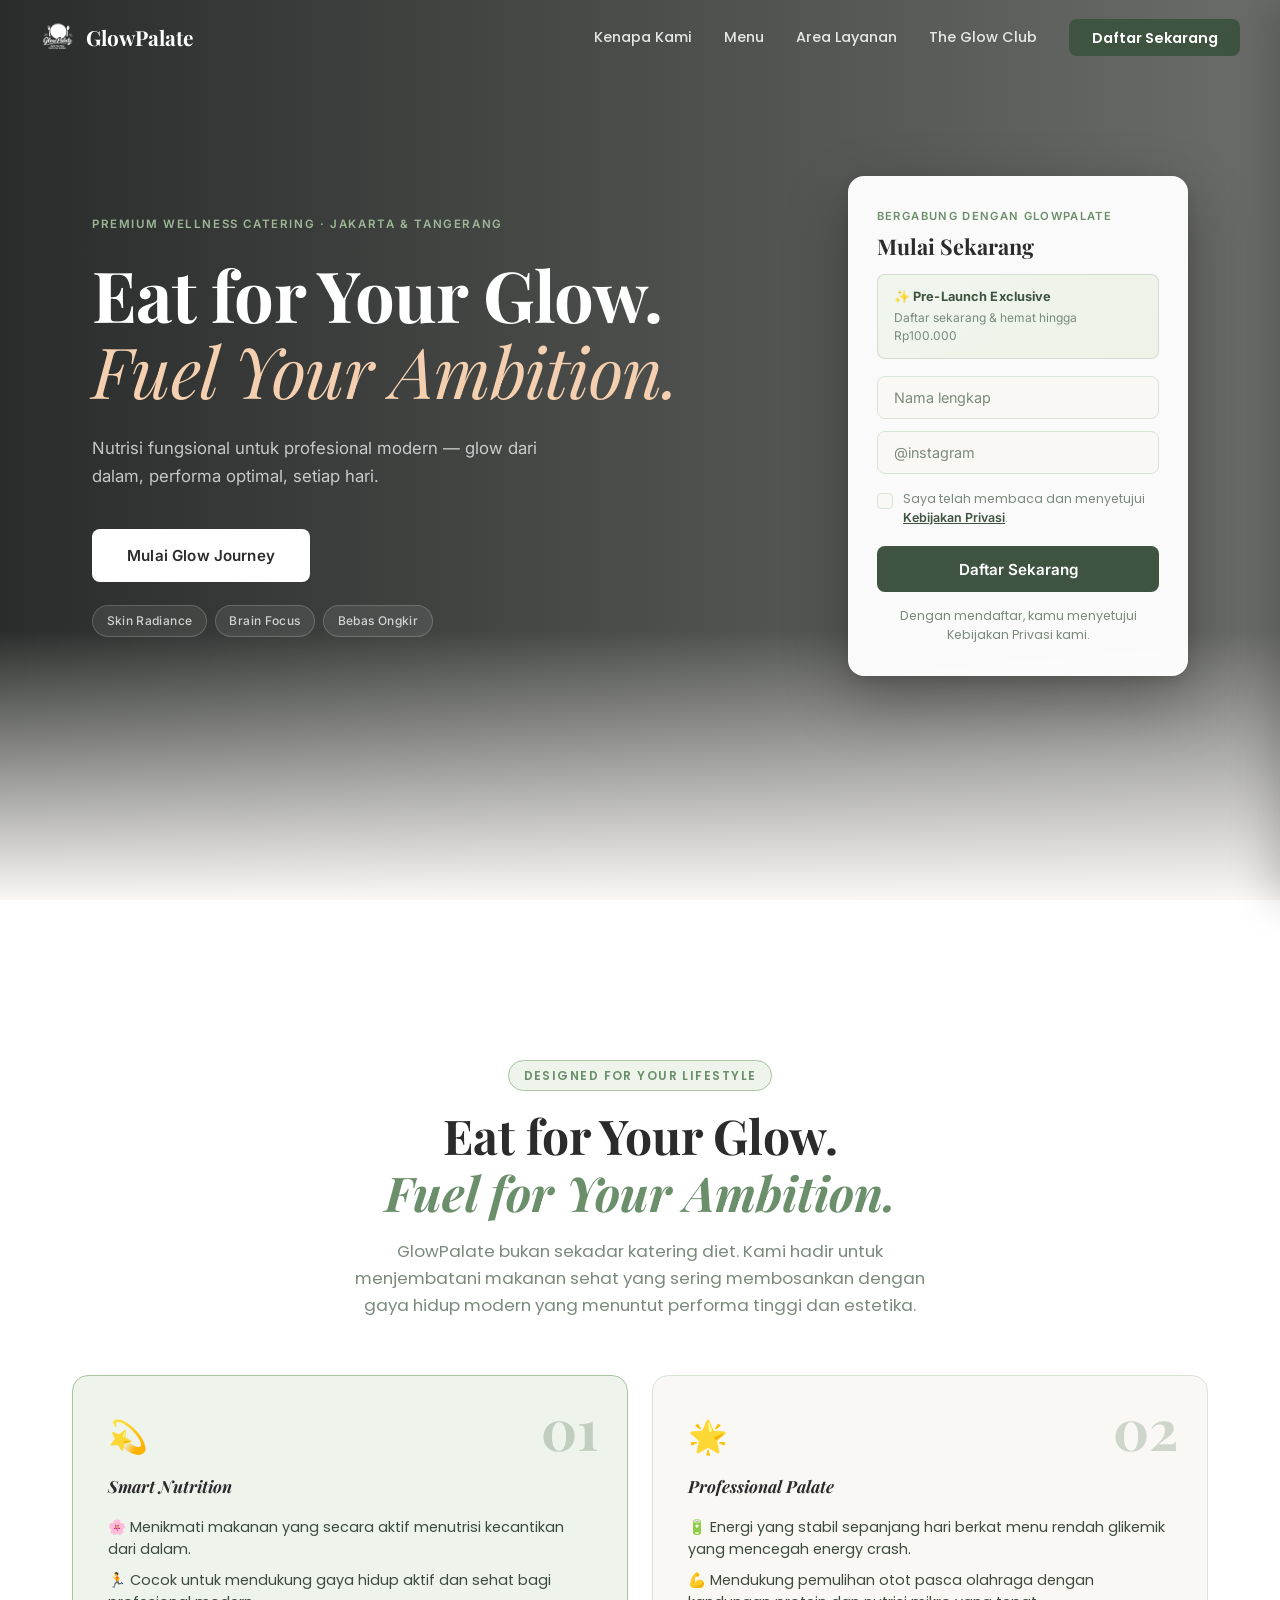
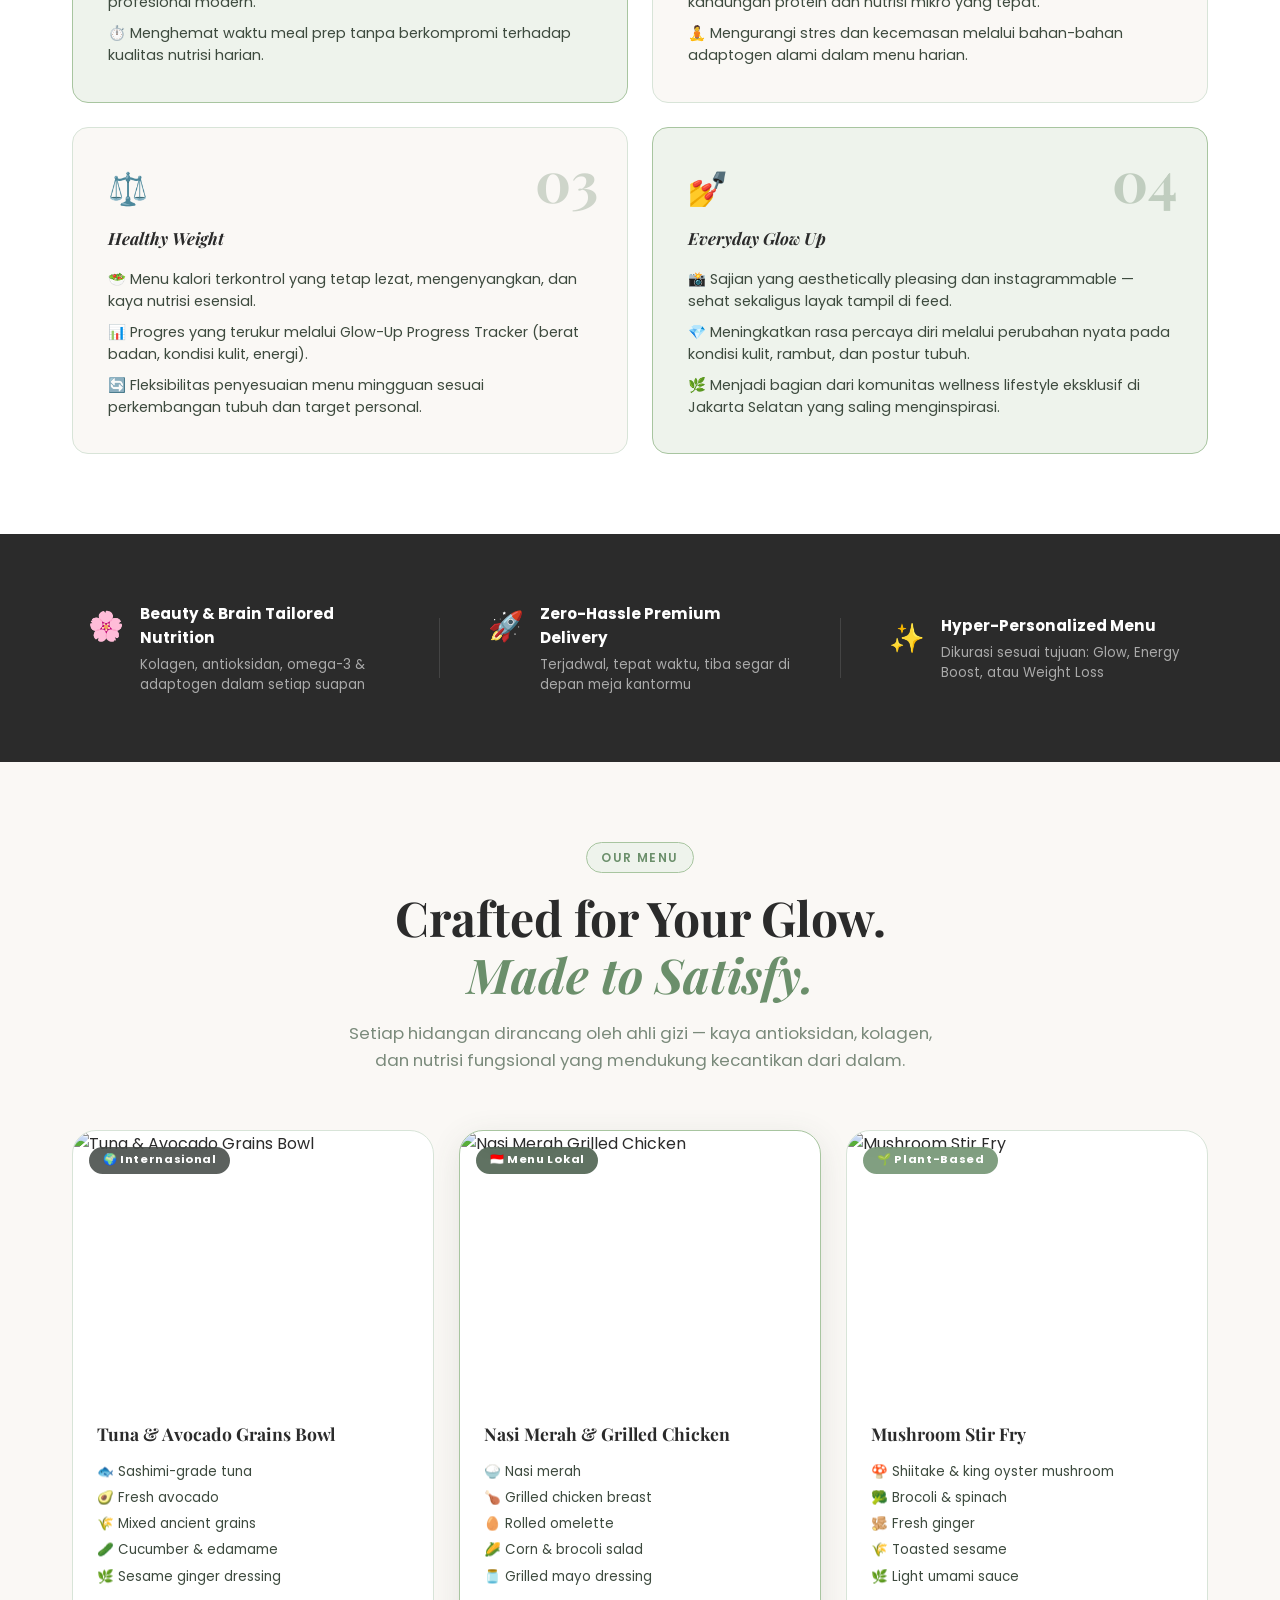
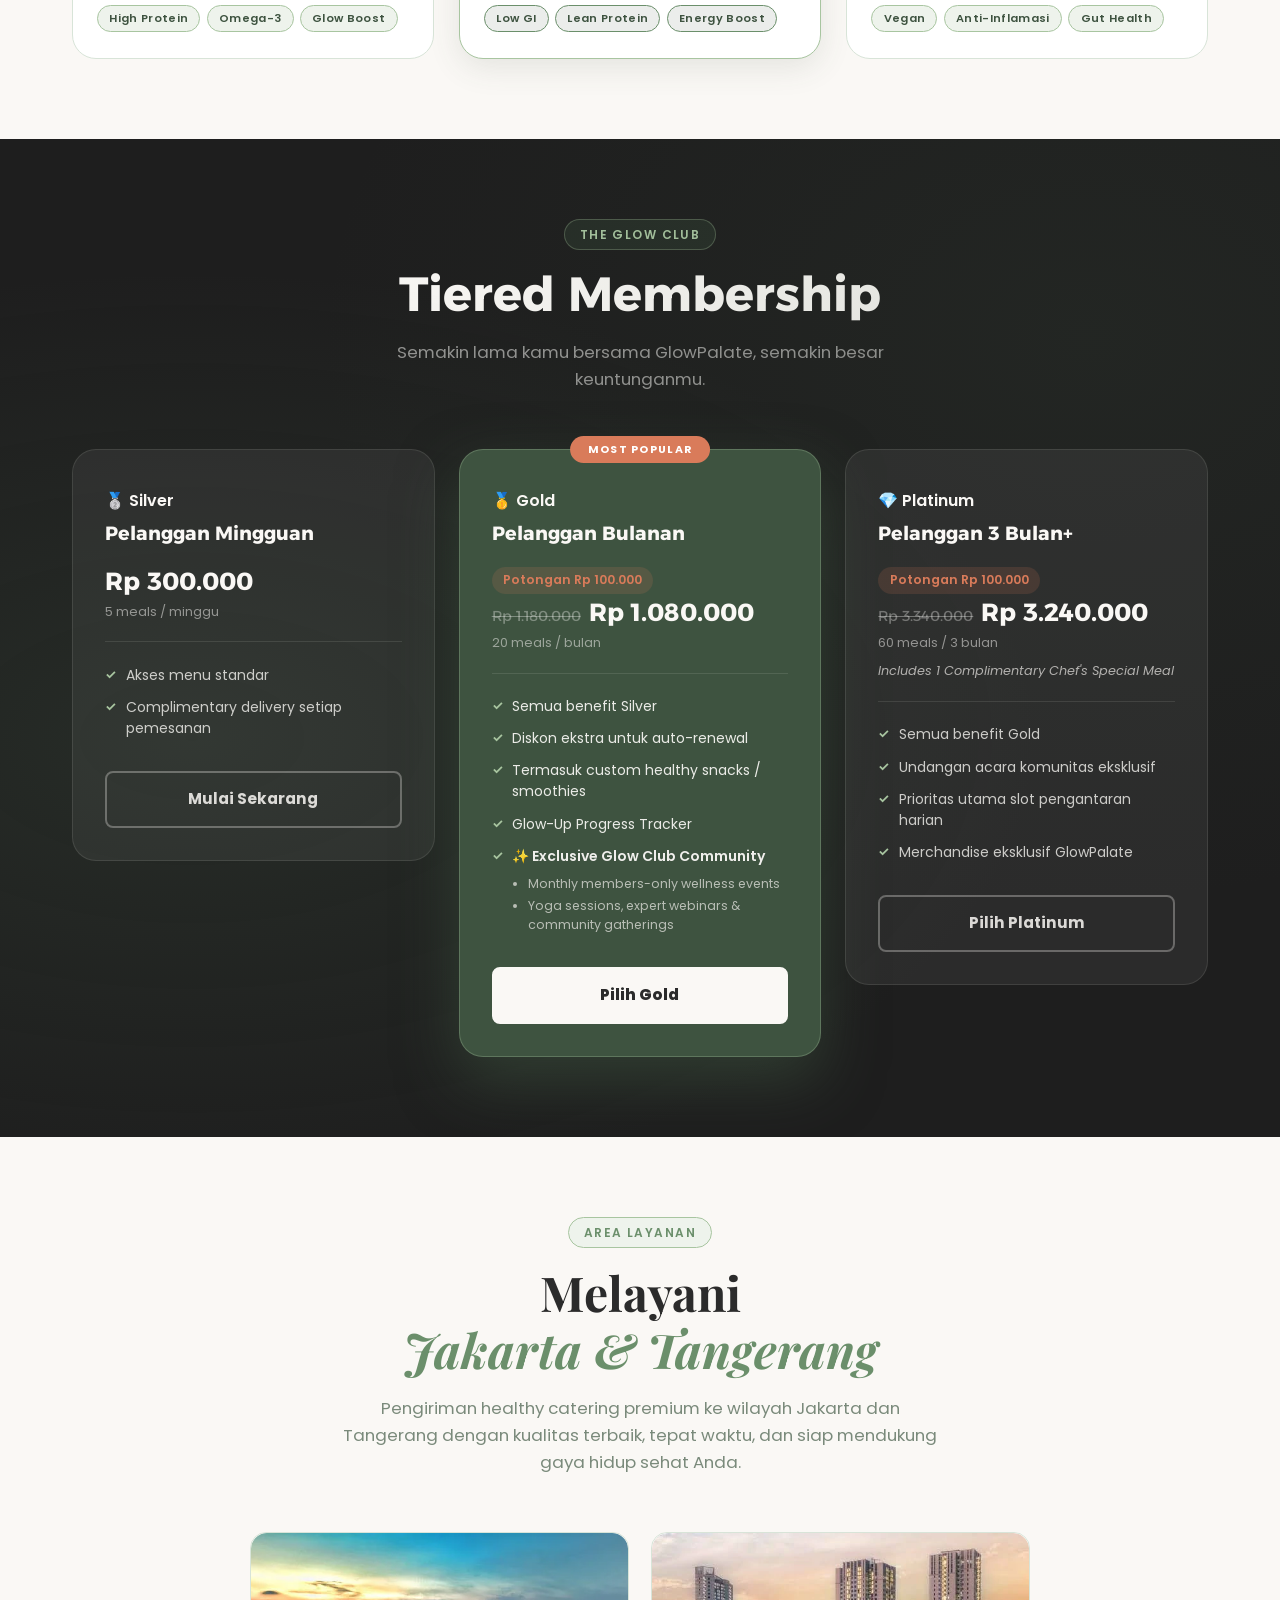
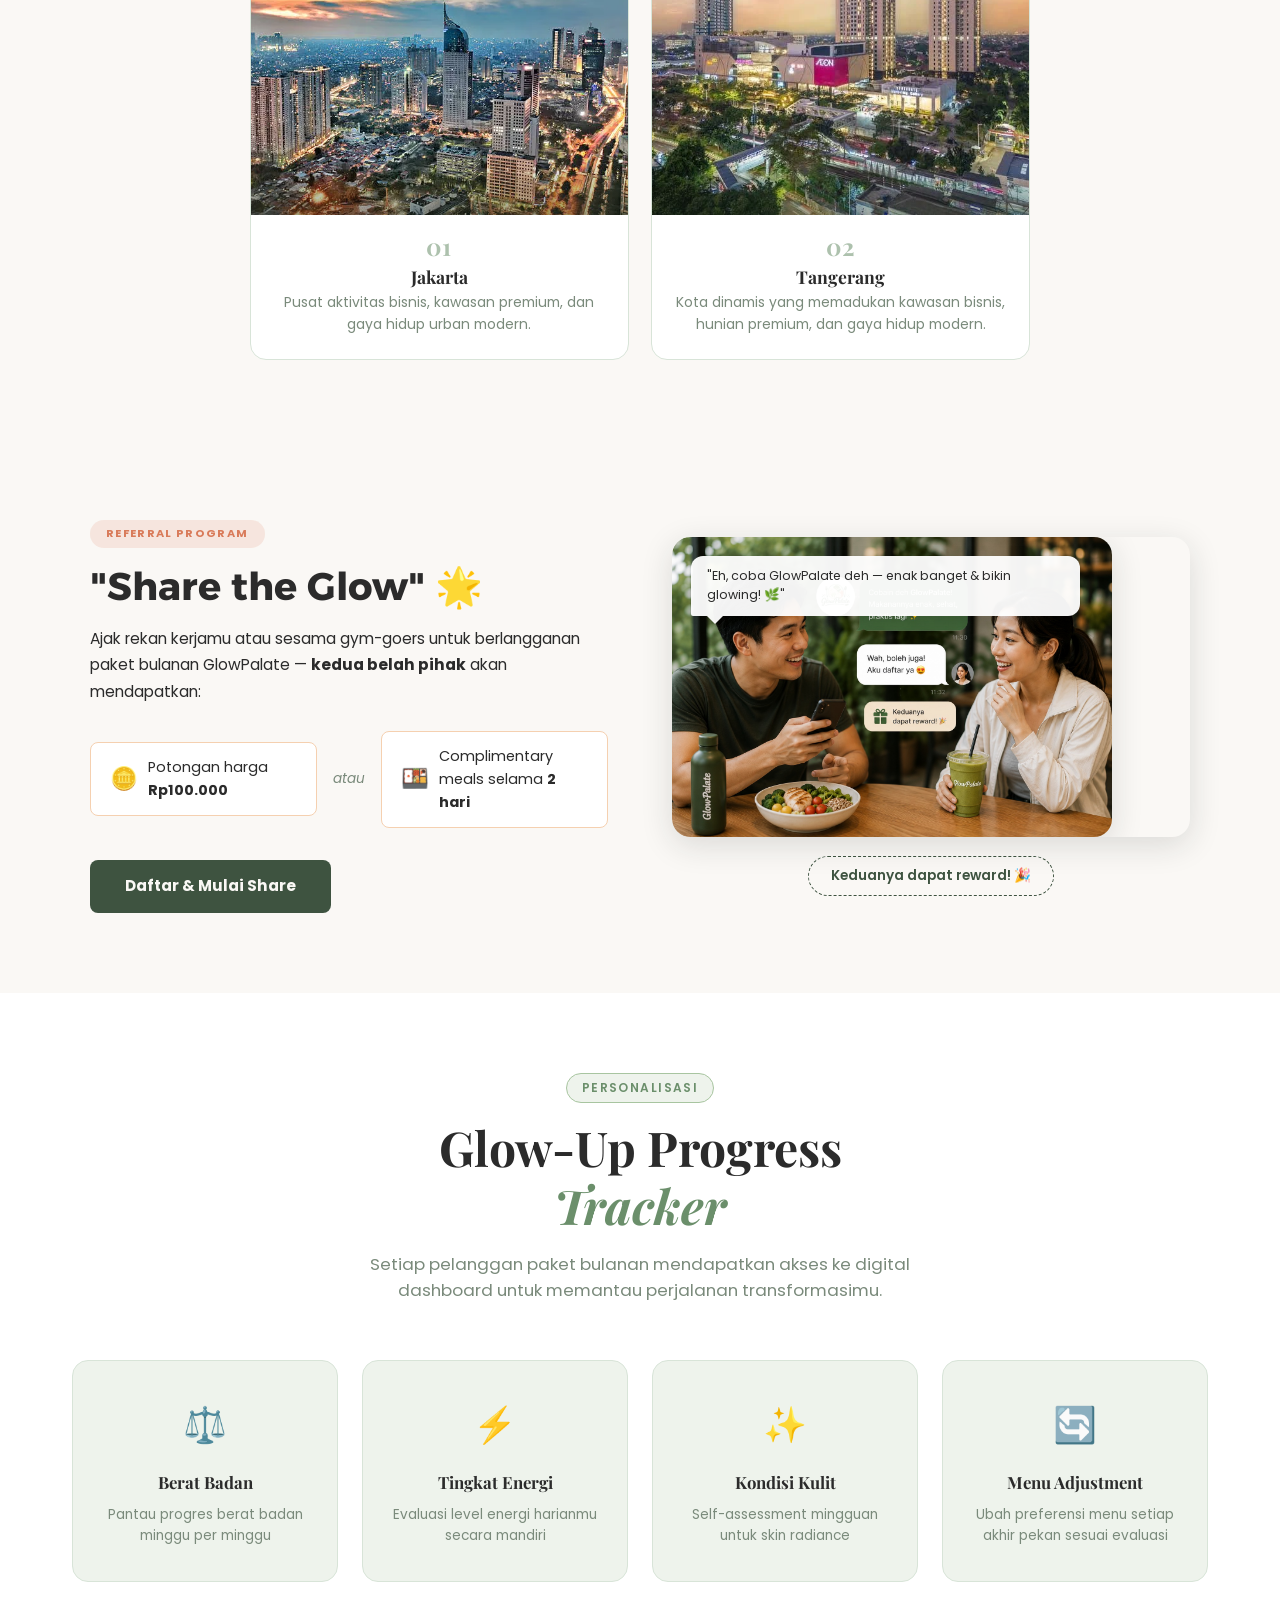
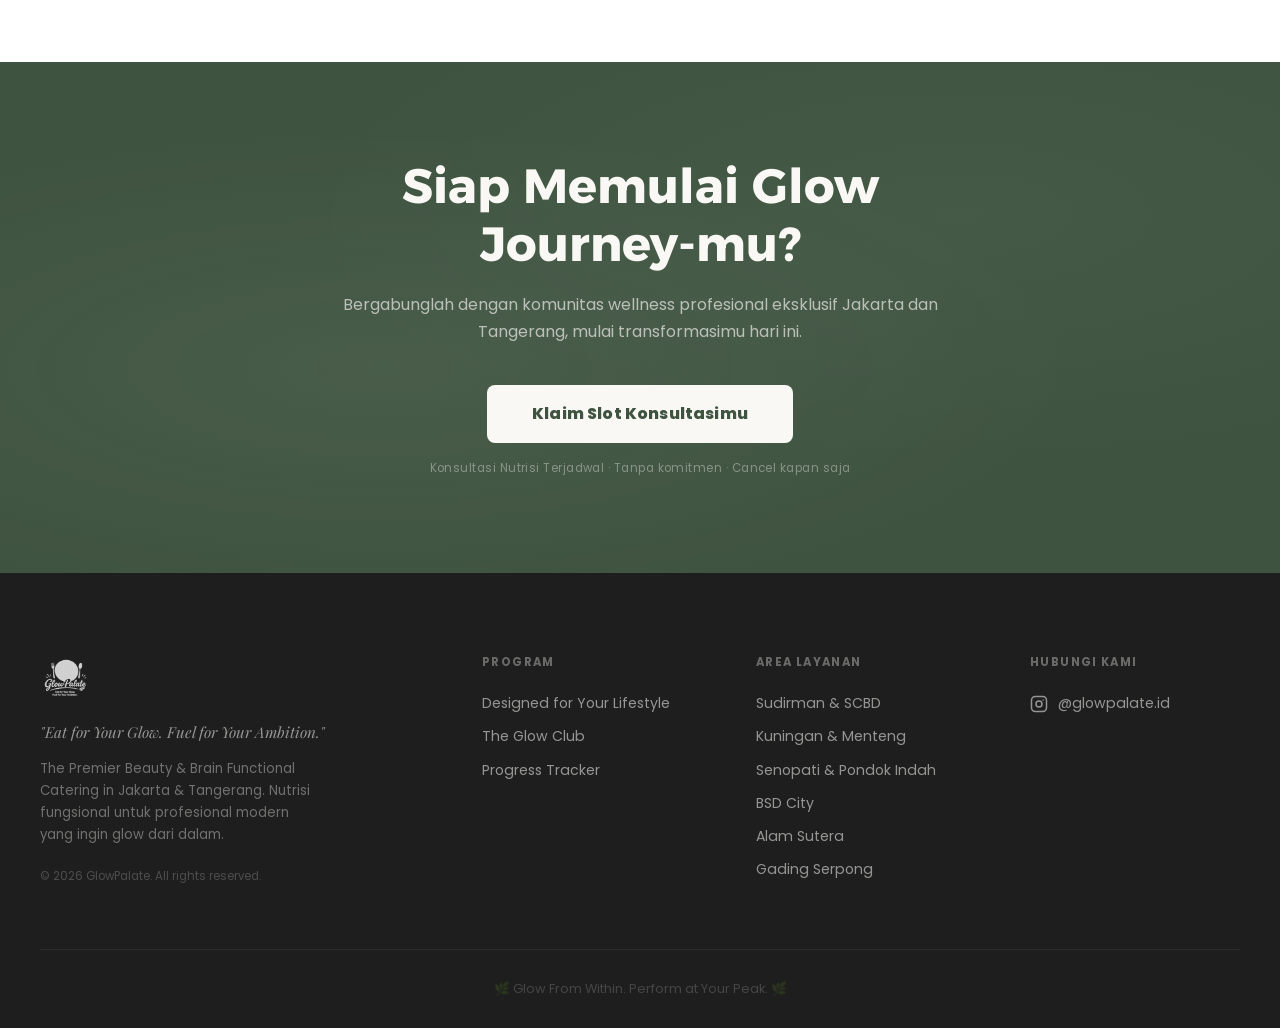
==== commit 5bf92135: "created section menu" ====
--- a/index.html
+++ b/index.html
@@ -10,12 +10,32 @@
     
       gtag('config', 'AW-18411018787');
     </script>
+    <!-- Event snippet for Submit lead form conversion page --> 
+     <script> gtag('event', 'conversion', {'send_to': 'AW-18411018787/B3UtCLW-mfccEKO0h8tE'}); </script>
+    <!-- Event snippet for Submit lead form (1) conversion page
+    In your html page, add the snippet and call gtag_report_conversion when someone clicks on the chosen link or button. -->
+    <script>
+    function gtag_report_conversion(url) {
+      var callback = function () {
+        if (typeof(url) != 'undefined') {
+          window.location = url;
+        }
+      };
+      gtag('event', 'conversion', {
+          'send_to': 'AW-18411018787/ktmQCOHBk_ccEKO0h8tE',
+          'value': 1.0,
+          'currency': 'IDR',
+          'event_callback': callback
+      });
+      return false;
+    }
+    </script>
     <!-- Google Tag Manager -->
     <script>(function(w,d,s,l,i){w[l]=w[l]||[];w[l].push({'gtm.start':
     new Date().getTime(),event:'gtm.js'});var f=d.getElementsByTagName(s)[0],
     j=d.createElement(s),dl=l!='dataLayer'?'&l='+l:'';j.async=true;j.src=
     'https://www.googletagmanager.com/gtm.js?id='+i+dl;f.parentNode.insertBefore(j,f);
-    })(window,document,'script','dataLayer','GTM-TJRVP6GG');</script>
+    })(window,document,'script','dataLayer','GTM-NGPTH489');</script>
     <!-- End Google Tag Manager -->
     <meta charset="UTF-8">
     <meta name="viewport" content="width=device-width, initial-scale=1.0">
@@ -24,6 +44,7 @@
     <link rel="preconnect" href="https://fonts.gstatic.com" crossorigin>
     <link href="https://fonts.googleapis.com/css2?family=Alexandria:wght@400;500;600;700;800&family=Poppins:ital,wght@0,300;0,400;0,500;0,600;0,700;1,400&family=Playfair+Display:ital,wght@0,400;0,700;1,400&family=Inter:wght@300;400;500;600;700&display=swap" rel="stylesheet">
     <link rel="icon" href="assets/logo_transparent.png" type="image/png">
+    <meta name="facebook-domain-verification" content="vks4dm6hrpyfoizod0t7s5ltclt2m6" />
     <title>GlowPalate — Beauty & Brain Functional Catering</title>
     <!-- Meta Pixel Code -->
         <script>
@@ -45,7 +66,7 @@
 </head>
 <body>
     <!-- Google Tag Manager (noscript) -->
-    <noscript><iframe src="https://www.googletagmanager.com/ns.html?id=GTM-TJRVP6GG"
+    <noscript><iframe src="https://www.googletagmanager.com/ns.html?id=GTM-NGPTH489"
     height="0" width="0" style="display:none;visibility:hidden"></iframe></noscript>
     <!-- End Google Tag Manager (noscript) -->
 
@@ -60,7 +81,7 @@
             <!-- Desktop links -->
             <ul class="nav-links">
                 <li><a href="#value-props">Kenapa Kami</a></li>
-                <li><a href="#value-props">Program</a></li>
+                <li><a href="#menu">Menu</a></li>
                 <li><a href="#service-area">Area Layanan</a></li>
                 <li><a href="#loyalty">The Glow Club</a></li>
                 <li><a href="#daftar" class="nav-cta">Daftar Sekarang</a></li>
@@ -87,7 +108,7 @@
         <nav class="offcanvas-nav">
             <ul class="offcanvas-links">
                 <li><a href="#value-props" class="offcanvas-link">Kenapa Kami</a></li>
-                <li><a href="#value-props" class="offcanvas-link">Program</a></li>
+                <li><a href="#menu" class="offcanvas-link">Menu</a></li>
                 <li><a href="#service-area" class="offcanvas-link">Area Layanan</a></li>
                 <li><a href="#loyalty" class="offcanvas-link">The Glow Club</a></li>
             </ul>
@@ -144,7 +165,7 @@
                         </label>
                         <p class="checkbox-error" id="privacyError">Harap setujui Kebijakan Privasi sebelum melanjutkan.</p>
                     </div>
-                    <button type="submit" class="btn-primary form-btn" id="submitBtn">Daftar Sekarang</button>
+                    <button type="submit" class="btn-primary form-btn" id="submitBtn" onclick="gtag_report_conversion();">Daftar Sekarang</button>
                 </form>
                 <p class="form-privacy-note">
                     Dengan mendaftar, kamu menyetujui Kebijakan Privasi kami.
@@ -234,6 +255,105 @@
                     <strong>Hyper-Personalized Menu</strong>
                     <p>Dikurasi sesuai tujuan: Glow, Energy Boost, atau Weight Loss</p>
                 </div>
+            </div>
+        </div>
+    </section>
+
+    <!-- ===== MENU SECTION ===== -->
+    <section class="menu-section" id="menu">
+        <div class="section-container">
+            <div class="section-header">
+                <span class="section-label">Our Menu</span>
+                <h2 class="section-title">Crafted for Your Glow.<br><em>Made to Satisfy.</em></h2>
+                <p class="section-desc">Setiap hidangan dirancang oleh ahli gizi — kaya antioksidan, kolagen, dan nutrisi fungsional yang mendukung kecantikan dari dalam.</p>
+            </div>
+
+            <div class="menu-grid">
+
+                <!-- Card 1: International -->
+                <div class="menu-card">
+                    <div class="menu-card__badge menu-card__badge--intl">🌍 Internasional</div>
+                    <div class="menu-card__img-wrap">
+                        <img
+                            src="https://images.unsplash.com/photo-1512621776951-a57141f2eefd?w=600&auto=format&fit=crop&q=80"
+                            alt="Tuna & Avocado Grains Bowl"
+                            class="menu-card__img"
+                            loading="lazy"
+                        >
+                    </div>
+                    <div class="menu-card__body">
+                        <h3 class="menu-card__title">Tuna &amp; Avocado Grains Bowl</h3>
+                        <ul class="menu-card__ingredients">
+                            <li>🐟 Sashimi-grade tuna</li>
+                            <li>🥑 Fresh avocado</li>
+                            <li>🌾 Mixed ancient grains</li>
+                            <li>🥒 Cucumber &amp; edamame</li>
+                            <li>🌿 Sesame ginger dressing</li>
+                        </ul>
+                        <div class="menu-card__tags">
+                            <span class="menu-tag">High Protein</span>
+                            <span class="menu-tag">Omega-3</span>
+                            <span class="menu-tag">Glow Boost</span>
+                        </div>
+                    </div>
+                </div>
+
+                <!-- Card 2: Local -->
+                <div class="menu-card menu-card--featured">
+                    <div class="menu-card__badge menu-card__badge--local">🇮🇩 Menu Lokal</div>
+                    <div class="menu-card__img-wrap">
+                        <img
+                            src="https://images.unsplash.com/photo-1467003909585-2f8a72700288?w=600&auto=format&fit=crop&q=80"
+                            alt="Nasi Merah Grilled Chicken"
+                            class="menu-card__img"
+                            loading="lazy"
+                        >
+                    </div>
+                    <div class="menu-card__body">
+                        <h3 class="menu-card__title">Nasi Merah &amp; Grilled Chicken</h3>
+                        <ul class="menu-card__ingredients">
+                            <li>🍚 Nasi merah</li>
+                            <li>🍗 Grilled chicken breast</li>
+                            <li>🥚 Rolled omelette</li>
+                            <li>🌽 Corn &amp; brocoli salad</li>
+                            <li>🫙 Grilled mayo dressing</li>
+                        </ul>
+                        <div class="menu-card__tags">
+                            <span class="menu-tag">Low GI</span>
+                            <span class="menu-tag">Lean Protein</span>
+                            <span class="menu-tag">Energy Boost</span>
+                        </div>
+                    </div>
+                </div>
+
+                <!-- Card 3: Vegetarian -->
+                <div class="menu-card">
+                    <div class="menu-card__badge menu-card__badge--veg">🌱 Plant-Based</div>
+                    <div class="menu-card__img-wrap">
+                        <img
+                            src="https://images.unsplash.com/photo-1476124369491-e7addf5db371?w=600&auto=format&fit=crop&q=80"
+                            alt="Mushroom Stir Fry"
+                            class="menu-card__img"
+                            loading="lazy"
+                        >
+                    </div>
+                    <div class="menu-card__body">
+                        <h3 class="menu-card__title">Mushroom Stir Fry</h3>
+                        <ul class="menu-card__ingredients">
+                            <li>🍄 Shiitake &amp; king oyster mushroom</li>
+                            <li>🥦 Brocoli &amp; spinach</li>
+                            <li>🫚 Fresh ginger</li>
+                            <li>🌾 Toasted sesame</li>
+                            <li>🌿 Light umami sauce</li>
+                        </ul>
+                        <div class="menu-card__tags">
+                            <span class="menu-tag">Vegan</span>
+                            <span class="menu-tag">Anti-Inflamasi</span>
+                            <span class="menu-tag">Gut Health</span>
+                        </div>
+                    </div>
+                </div>
+
             </div>
         </div>
     </section>
@@ -677,7 +797,7 @@
             });
         }, { threshold: 0.1 });
 
-        document.querySelectorAll('.vp-card, .area-card, .pricing-card, .tracker-item').forEach(el => {
+        document.querySelectorAll('.vp-card, .area-card, .pricing-card, .tracker-item, .menu-card').forEach(el => {
             observer.observe(el);
         });
     </script>
--- a/style.css
+++ b/style.css
@@ -409,6 +409,137 @@
 }
 .area-card p { font-size: .87rem; color: var(--text-muted); line-height: 1.55; }
 
+/* MENU SECTION */
+.menu-section { background: var(--bw); }
+
+.menu-grid {
+  display: grid;
+  grid-template-columns: repeat(3, 1fr);
+  gap: 1.6rem;
+}
+
+/* Base card */
+.menu-card {
+  background: var(--white);
+  border: 1px solid var(--border);
+  border-radius: var(--radius-lg);
+  overflow: hidden;
+  display: flex;
+  flex-direction: column;
+  position: relative;
+  opacity: 0;
+  transform: translateY(24px);
+  transition: opacity .5s ease, transform .5s ease, box-shadow .3s ease;
+}
+.menu-card.visible { opacity: 1; transform: translateY(0); }
+.menu-card:hover { box-shadow: var(--shadow-md); transform: translateY(-6px); }
+
+/* Featured (center) card */
+.menu-card--featured {
+  border-color: var(--sage-light);
+  box-shadow: 0 8px 32px rgba(62,83,64,.12);
+}
+
+/* Badge */
+.menu-card__badge {
+  position: absolute;
+  top: 1rem;
+  left: 1rem;
+  z-index: 2;
+  font-family: var(--font-body);
+  font-size: .7rem;
+  font-weight: 700;
+  letter-spacing: .06em;
+  padding: .28rem .85rem;
+  border-radius: 100px;
+  backdrop-filter: blur(8px);
+}
+.menu-card__badge--intl  { background: rgba(30,36,32,.72); color: var(--white); }
+.menu-card__badge--local { background: rgba(62,83,64,.82); color: var(--white); }
+.menu-card__badge--veg   { background: rgba(107,143,107,.85); color: var(--white); }
+
+/* Image */
+.menu-card__img-wrap {
+  width: 100%;
+  aspect-ratio: 4 / 3;
+  overflow: hidden;
+  flex-shrink: 0;
+}
+.menu-card__img {
+  width: 100%;
+  height: 100%;
+  object-fit: cover;
+  display: block;
+  transition: transform .5s ease;
+}
+.menu-card:hover .menu-card__img { transform: scale(1.06); }
+
+/* Body */
+.menu-card__body {
+  padding: 1.4rem 1.5rem 1.6rem;
+  display: flex;
+  flex-direction: column;
+  gap: 1rem;
+  flex: 1;
+}
+
+.menu-card__title {
+  font-family: 'Playfair Display', serif;
+  font-size: 1.1rem;
+  font-weight: 700;
+  color: var(--charcoal);
+  line-height: 1.3;
+  margin: 0;
+}
+
+/* Ingredients list */
+.menu-card__ingredients {
+  display: flex;
+  flex-direction: column;
+  gap: .42rem;
+  list-style: none;
+  padding: 0;
+  margin: 0;
+}
+.menu-card__ingredients li {
+  font-family: var(--font-body);
+  font-size: .84rem;
+  color: var(--text-body);
+  line-height: 1.45;
+}
+
+/* Tags */
+.menu-card__tags {
+  display: flex;
+  flex-wrap: wrap;
+  gap: .4rem;
+  margin-top: auto;
+  padding-top: .2rem;
+}
+.menu-tag {
+  background: var(--sage-bg);
+  border: 1px solid var(--sage-light);
+  color: var(--sage-dark);
+  font-family: var(--font-body);
+  font-size: .7rem;
+  font-weight: 600;
+  padding: .22rem .7rem;
+  border-radius: 100px;
+  letter-spacing: .03em;
+}
+.menu-card--featured .menu-tag {
+  background: rgba(62,83,64,.1);
+  border-color: var(--sage);
+}
+
+/* Responsive */
+@media (max-width: 900px) {
+  .menu-grid { grid-template-columns: 1fr; max-width: 480px; margin: 0 auto; }
+}
+@media (max-width: 560px) {
+  .menu-grid { max-width: 100%; }
+}
+
 /* LOYALTY / PRICING TABLE */
 .loyalty { background: var(--charcoal-dark); position: relative; overflow: hidden; }
 .loyalty::before { content: ''; position: absolute; inset: 0; background: radial-gradient(ellipse at 15% 60%, rgba(62,83,64,.25) 0%, transparent 55%), radial-gradient(ellipse at 85% 20%, rgba(62,83,64,.15) 0%, transparent 50%); pointer-events: none; }
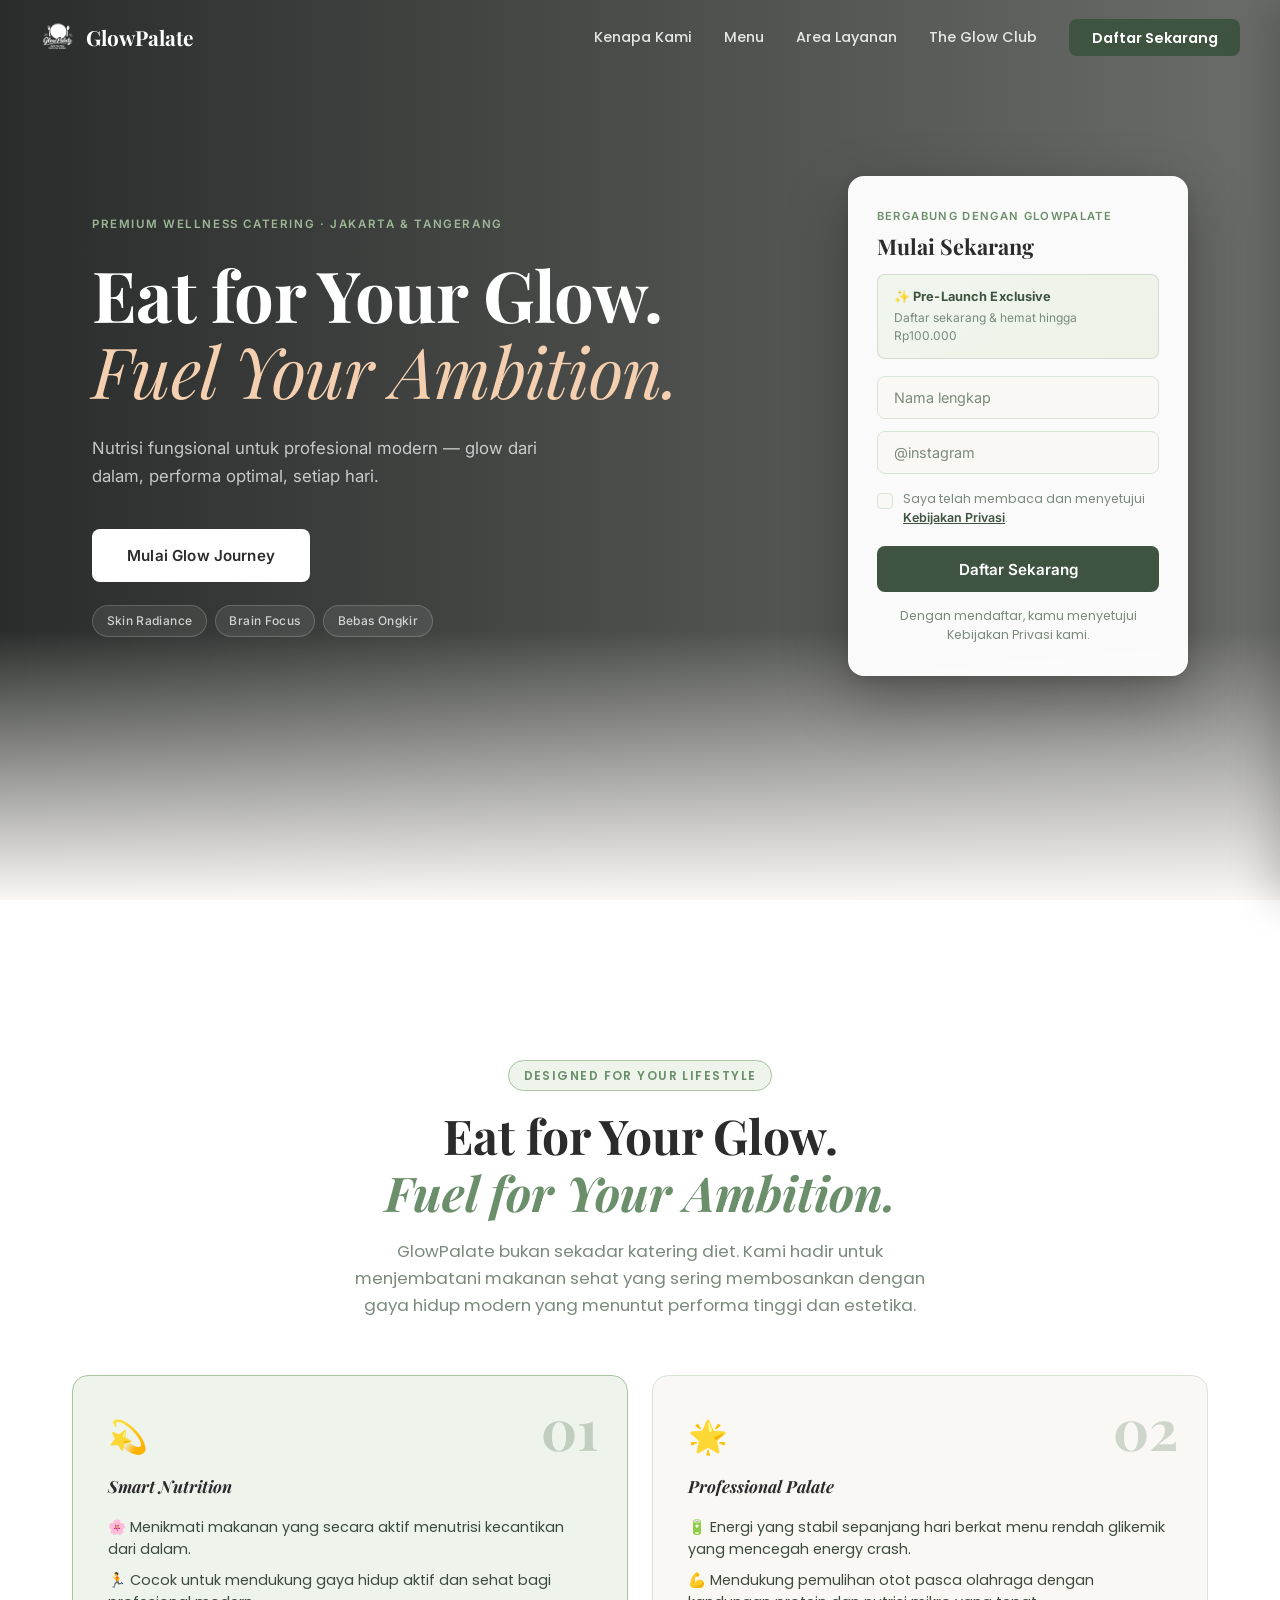
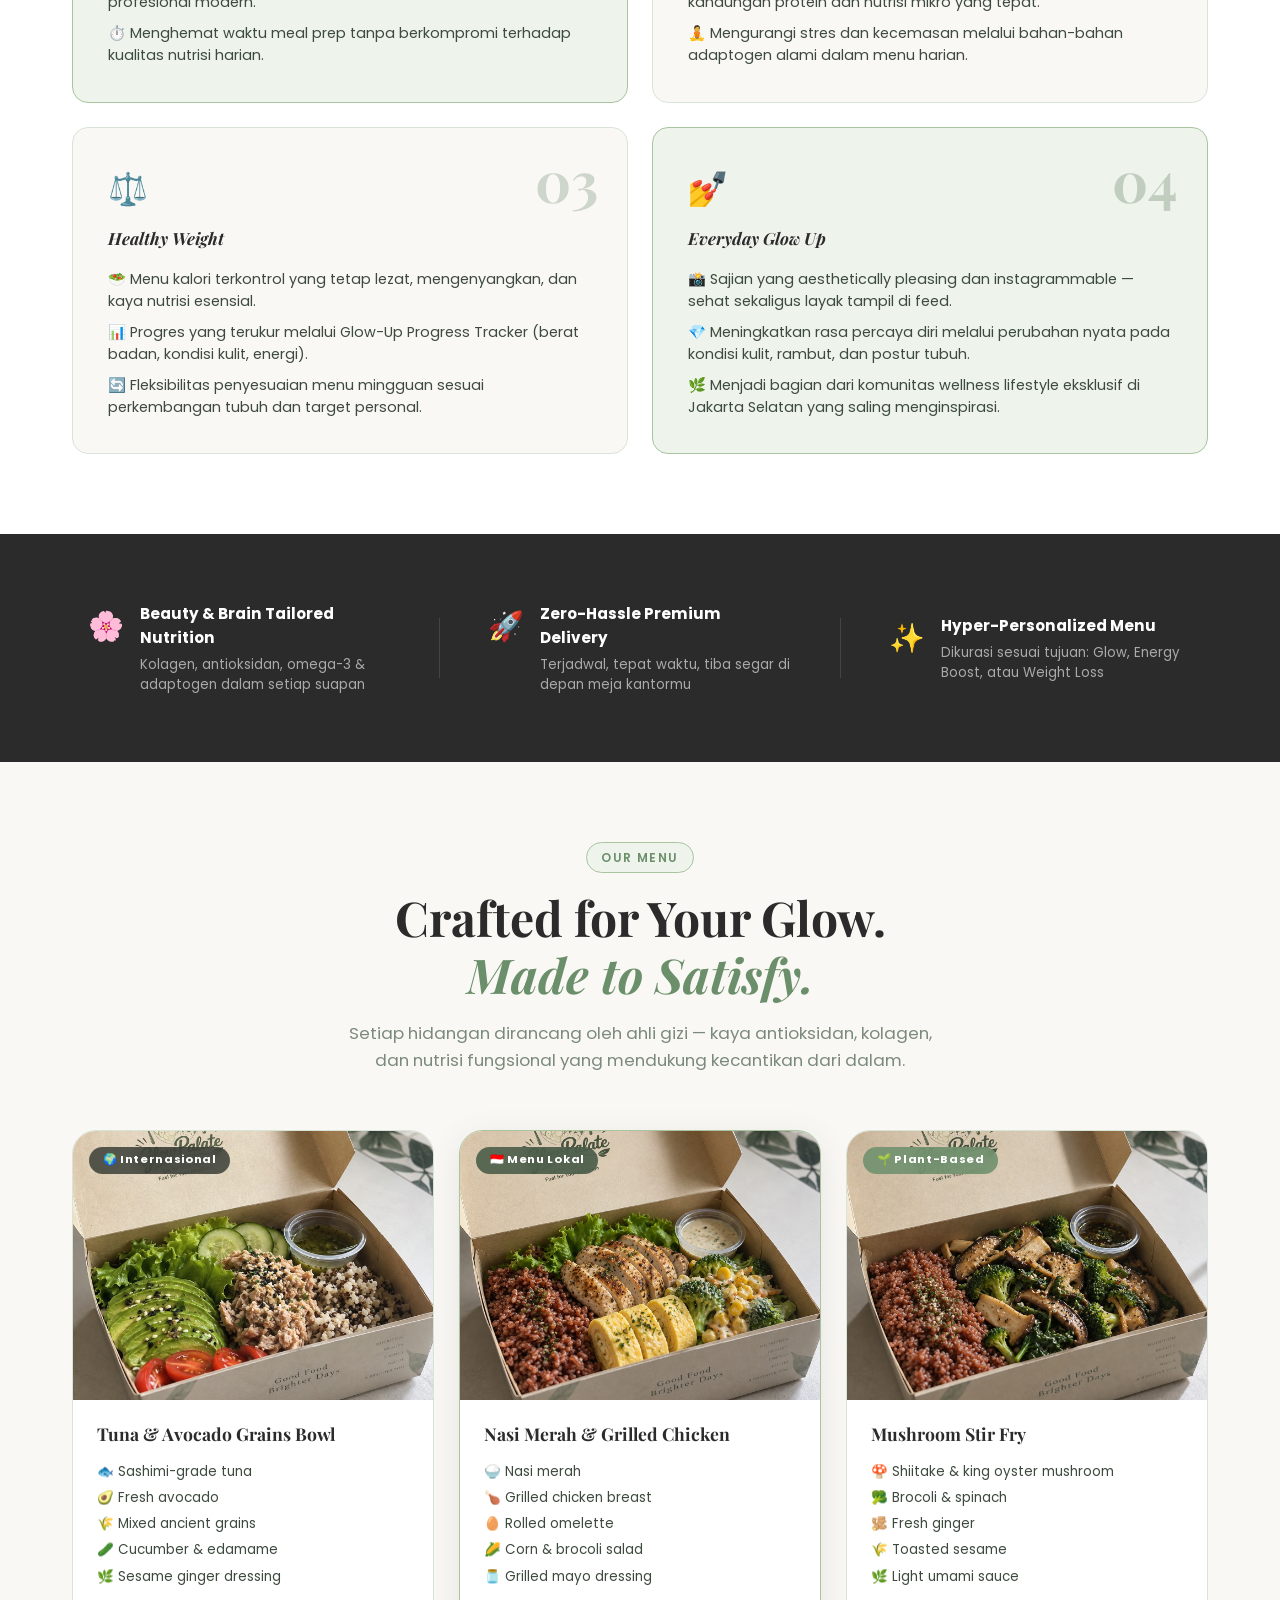
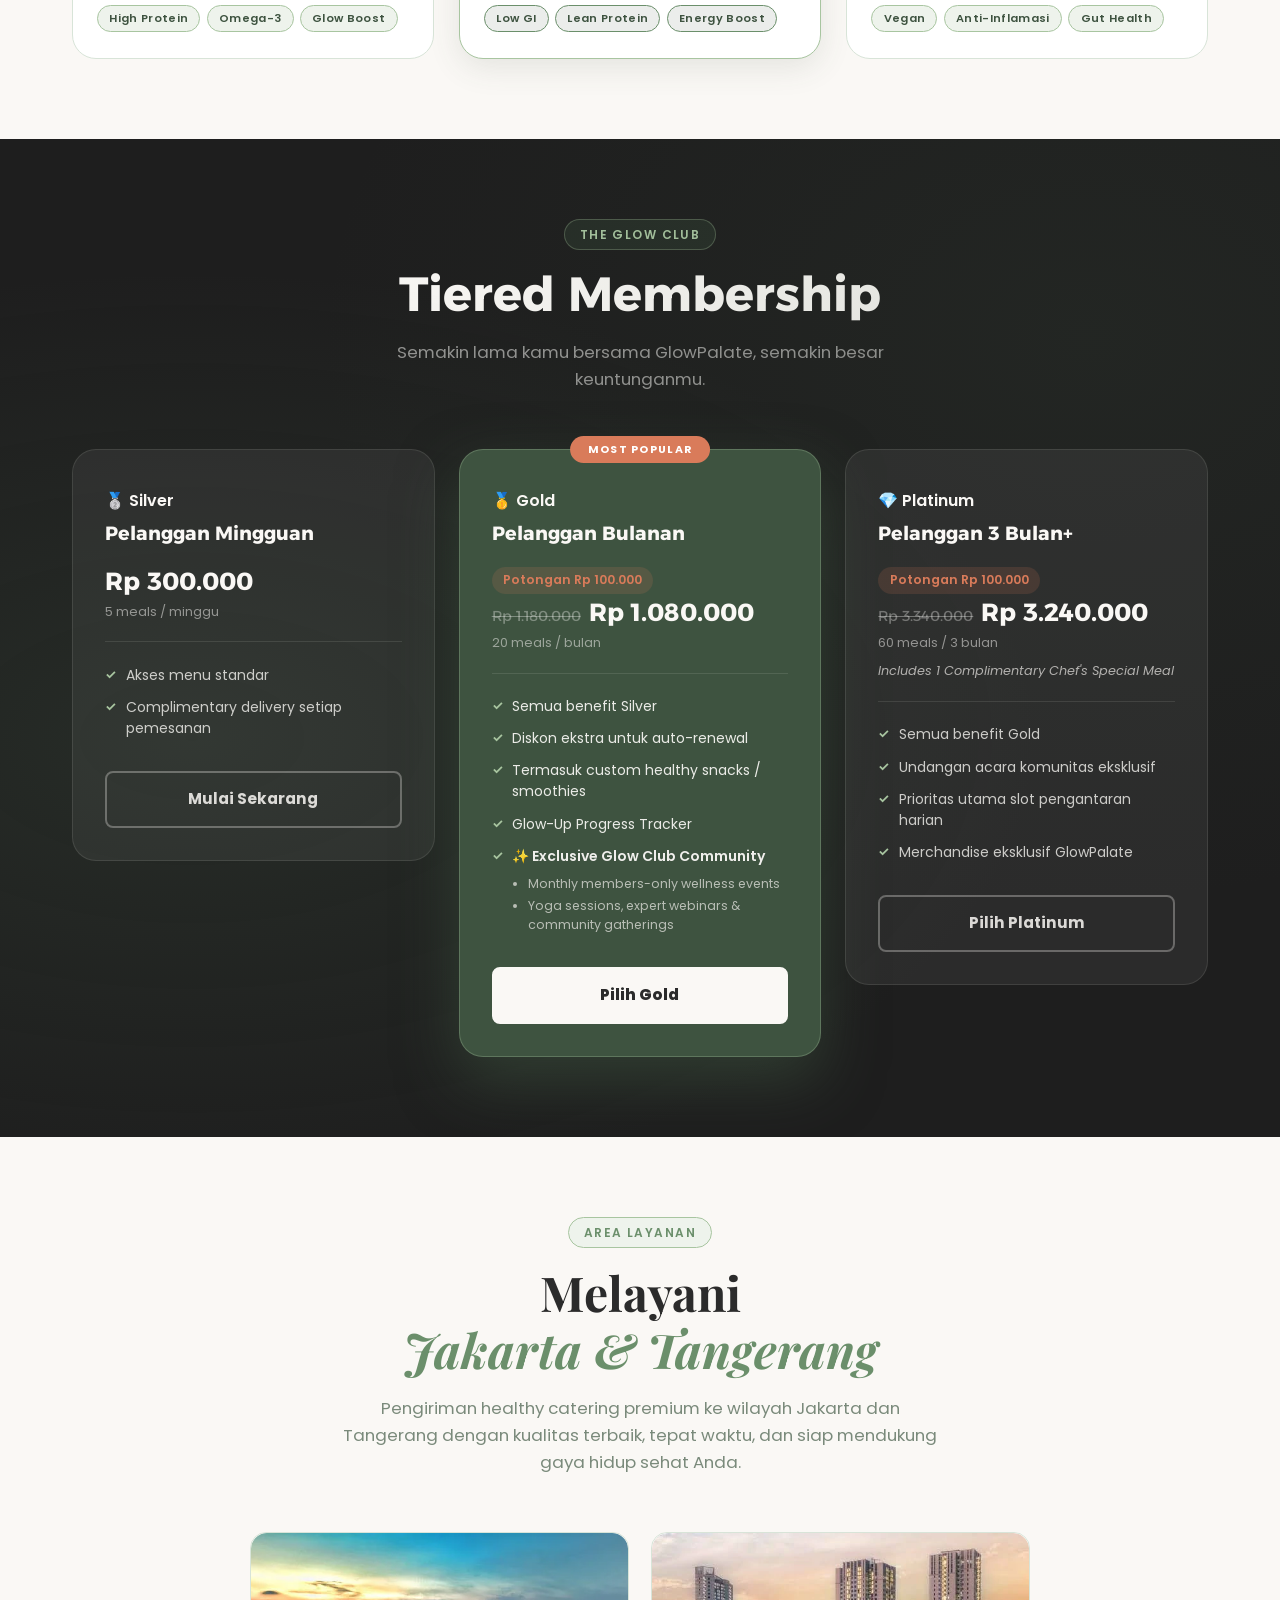
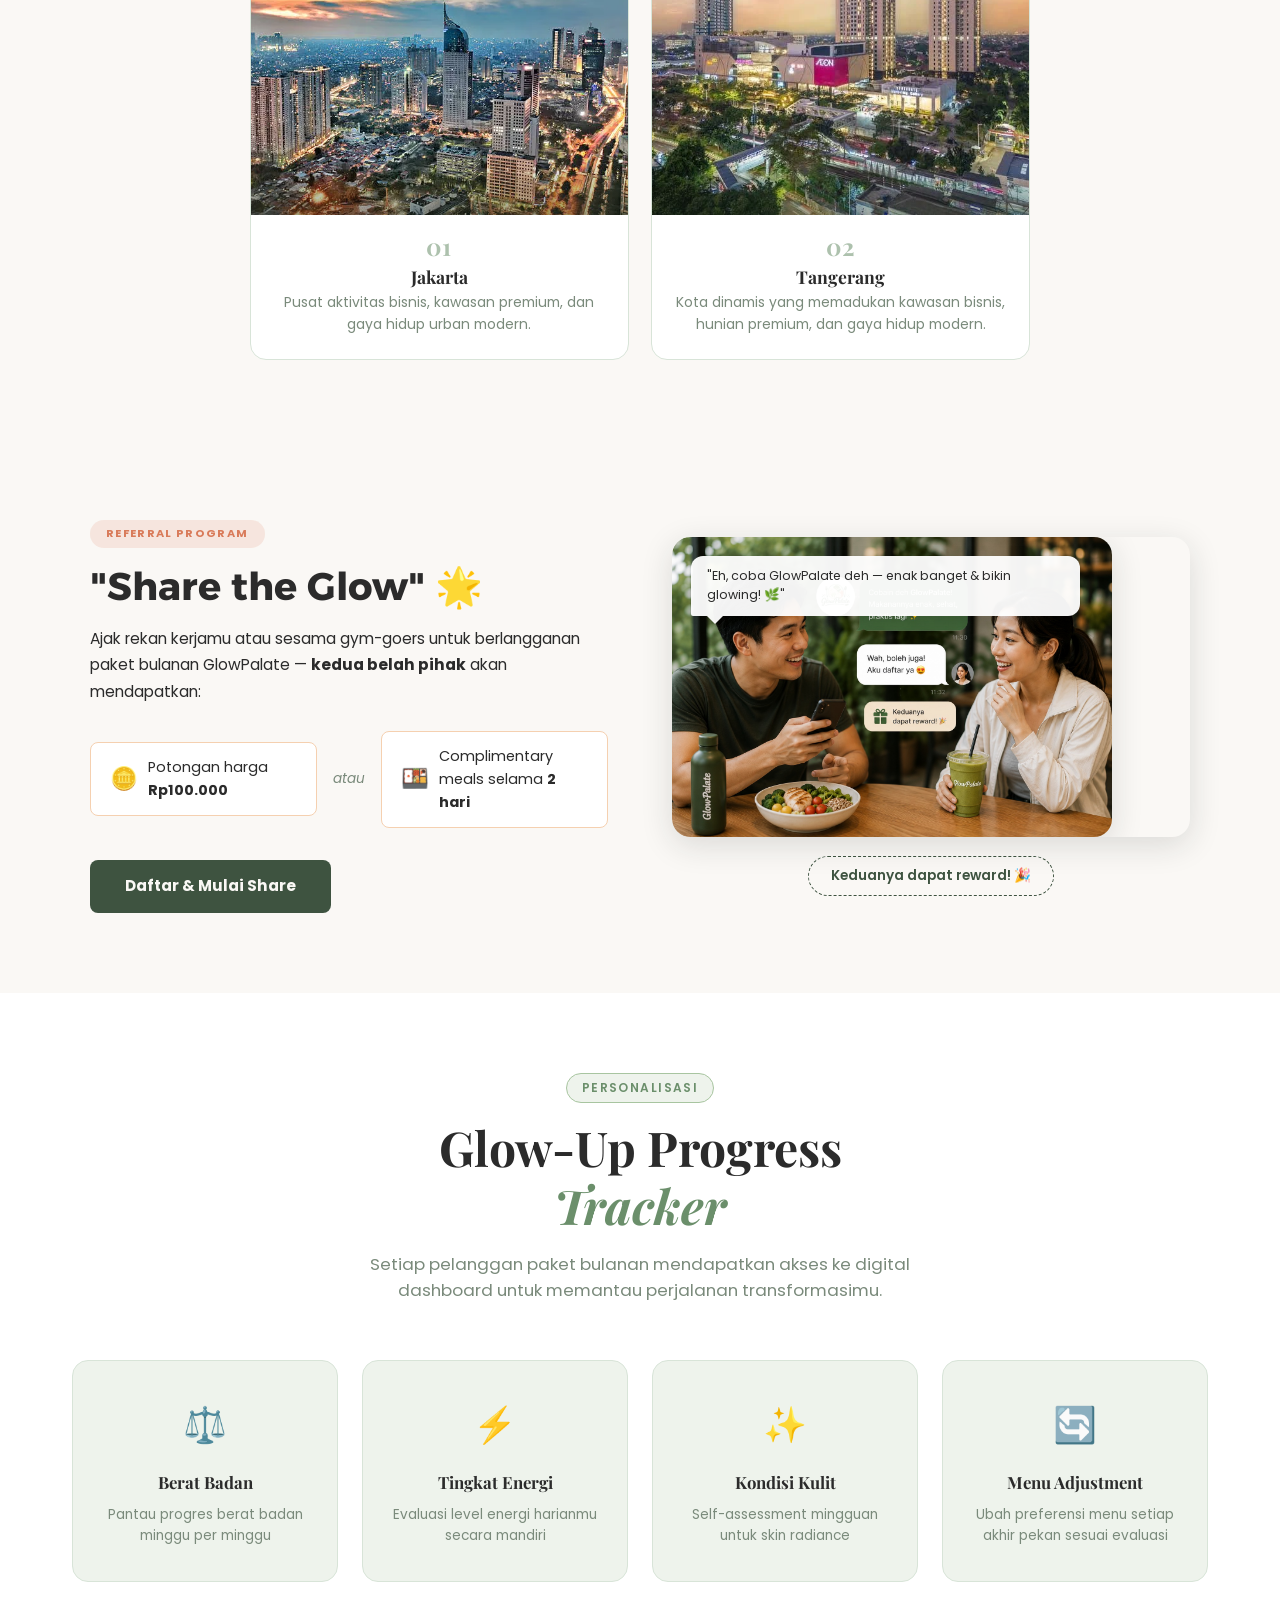
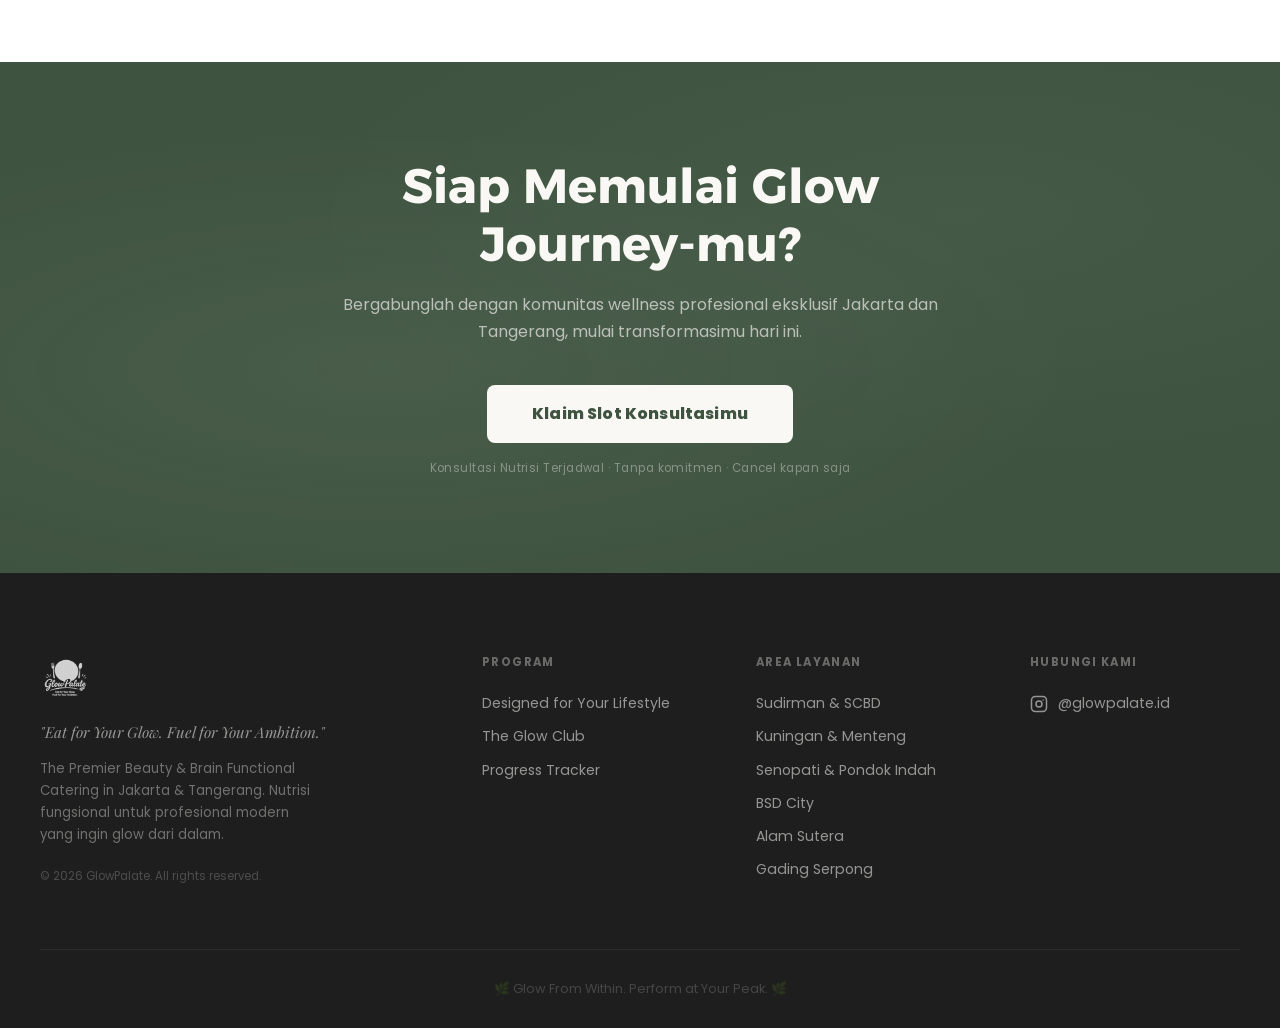
==== commit 5797a64b: "feat: replace menu images with real product photos (tuna, grilled chicken, mushroom)" ====
--- a/index.html
+++ b/index.html
@@ -275,7 +275,7 @@
                     <div class="menu-card__badge menu-card__badge--intl">🌍 Internasional</div>
                     <div class="menu-card__img-wrap">
                         <img
-                            src="https://images.unsplash.com/photo-1512621776951-a57141f2eefd?w=600&auto=format&fit=crop&q=80"
+                            src="assets/TUNA.jpeg"
                             alt="Tuna & Avocado Grains Bowl"
                             class="menu-card__img"
                             loading="lazy"
@@ -303,7 +303,7 @@
                     <div class="menu-card__badge menu-card__badge--local">🇮🇩 Menu Lokal</div>
                     <div class="menu-card__img-wrap">
                         <img
-                            src="https://images.unsplash.com/photo-1467003909585-2f8a72700288?w=600&auto=format&fit=crop&q=80"
+                            src="assets/GRILLED CHICKEN.jpeg"
                             alt="Nasi Merah Grilled Chicken"
                             class="menu-card__img"
                             loading="lazy"
@@ -331,7 +331,7 @@
                     <div class="menu-card__badge menu-card__badge--veg">🌱 Plant-Based</div>
                     <div class="menu-card__img-wrap">
                         <img
-                            src="https://images.unsplash.com/photo-1476124369491-e7addf5db371?w=600&auto=format&fit=crop&q=80"
+                            src="assets/MUSHROOM.jpeg"
                             alt="Mushroom Stir Fry"
                             class="menu-card__img"
                             loading="lazy"
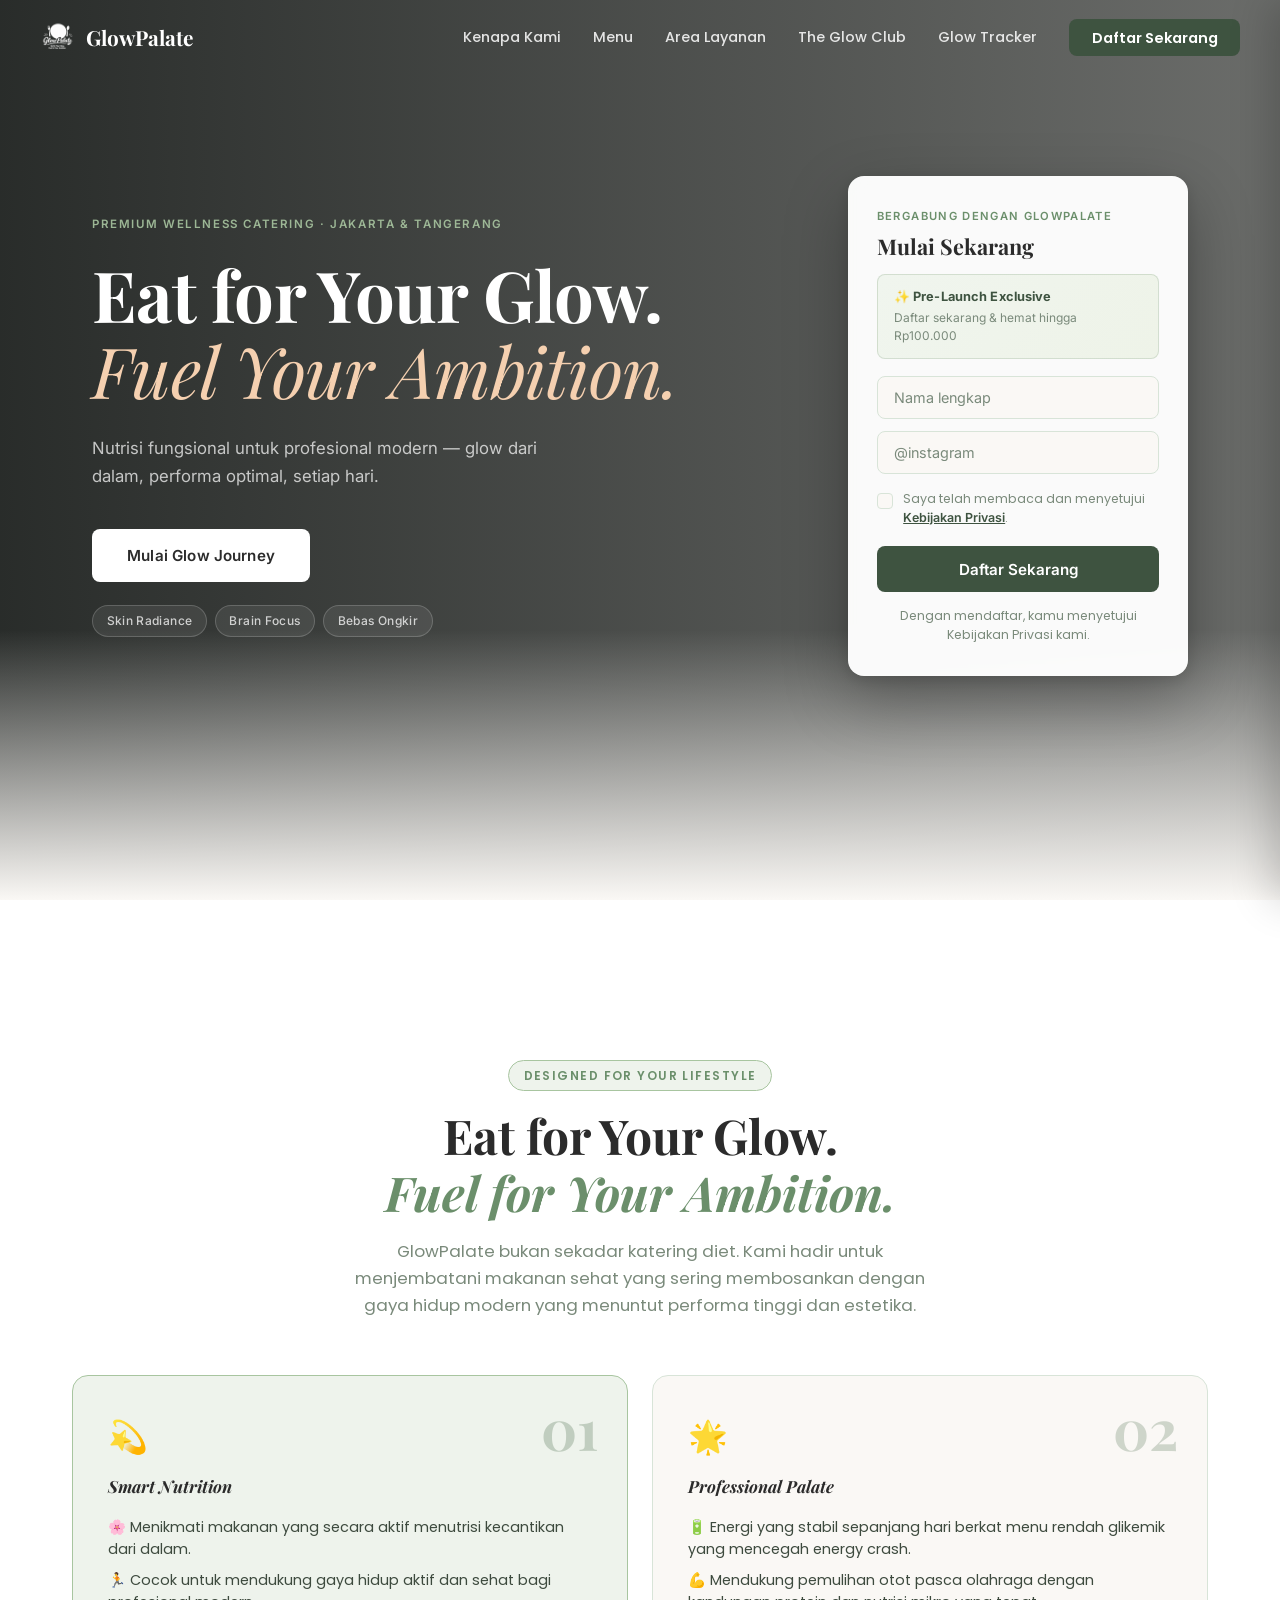
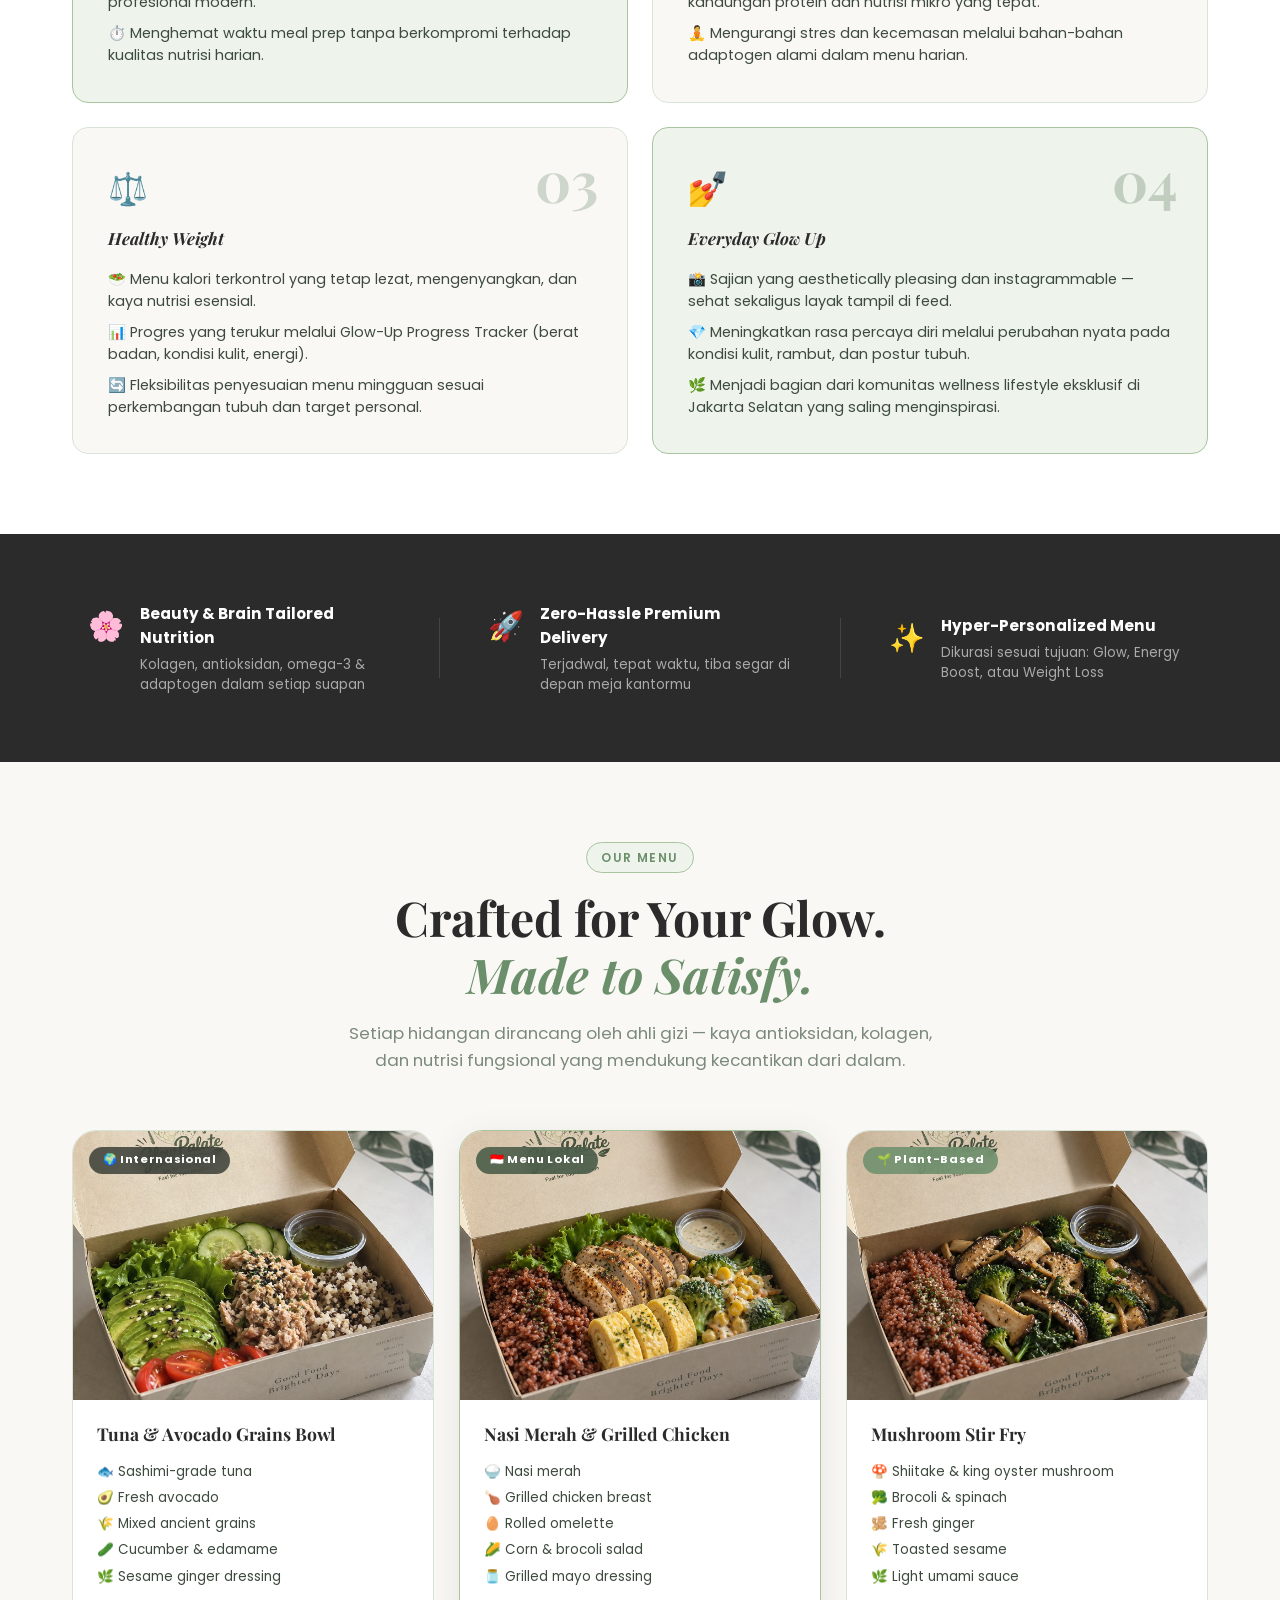
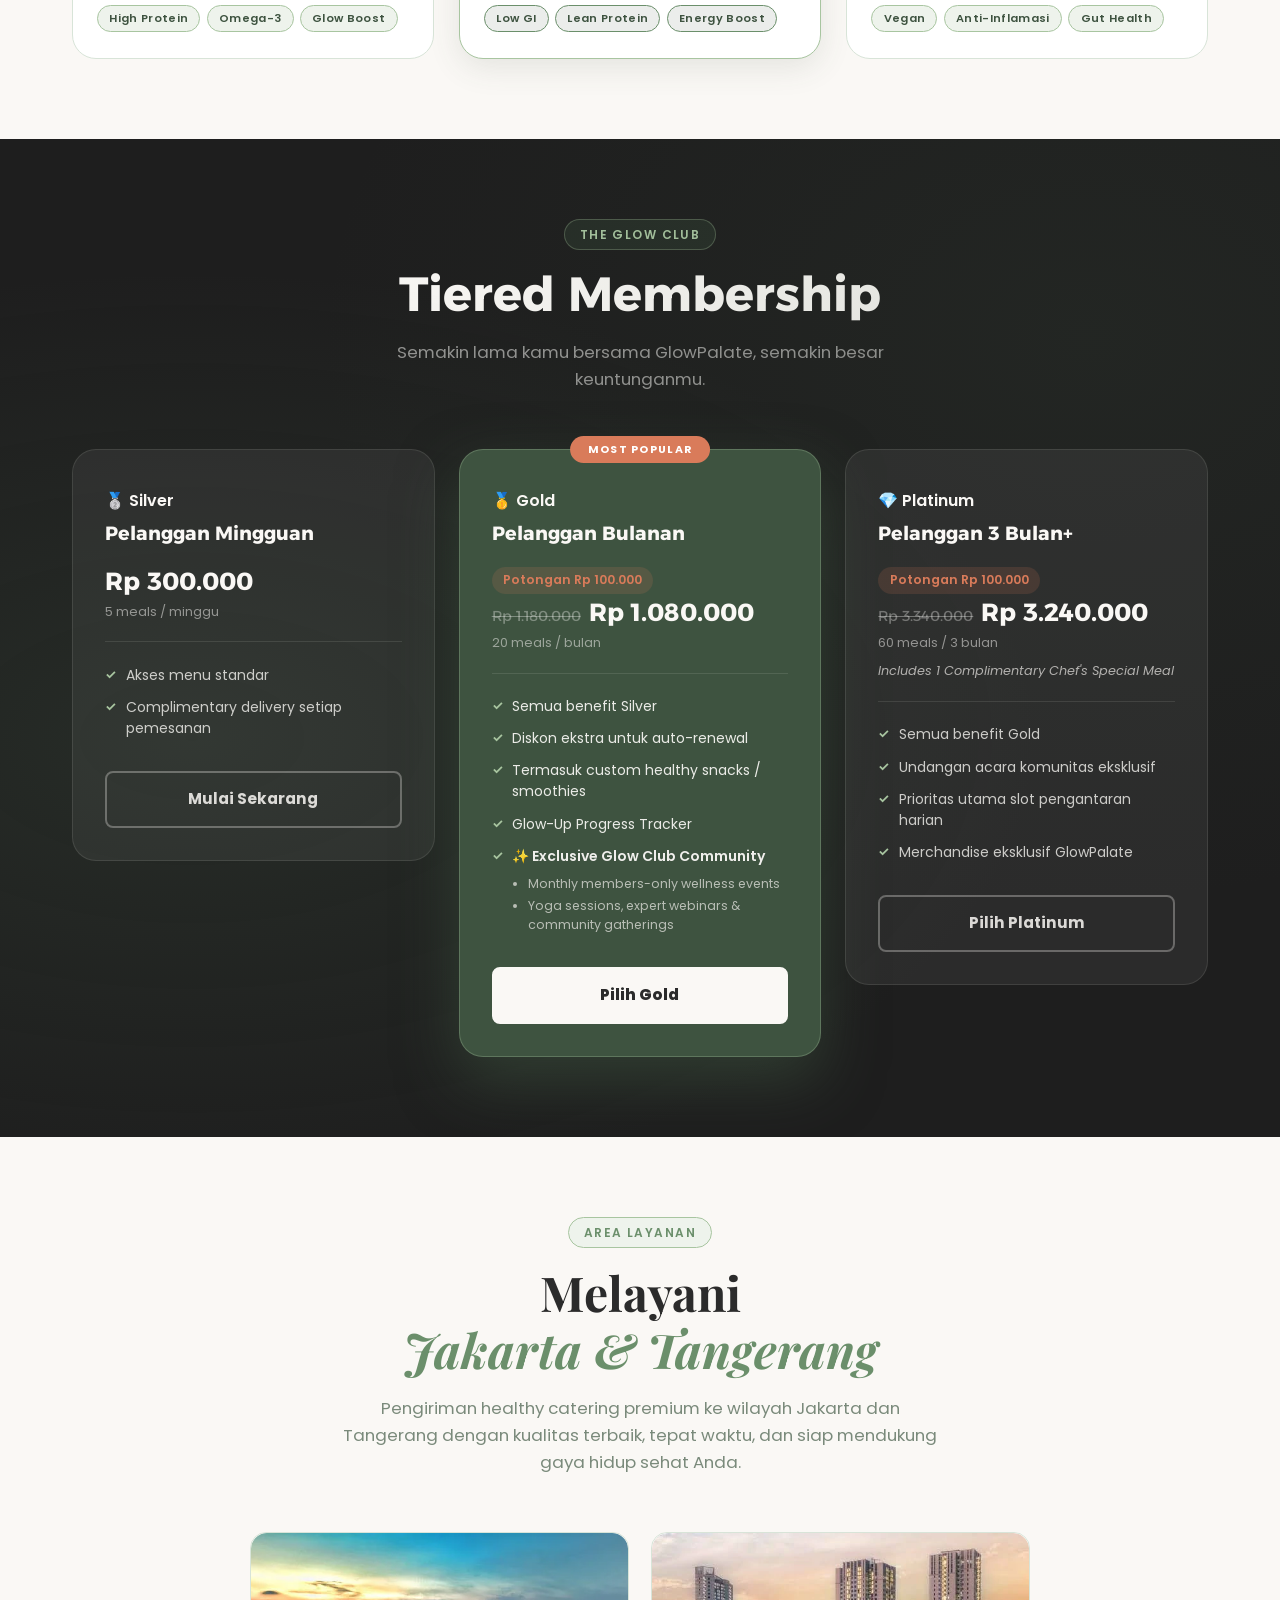
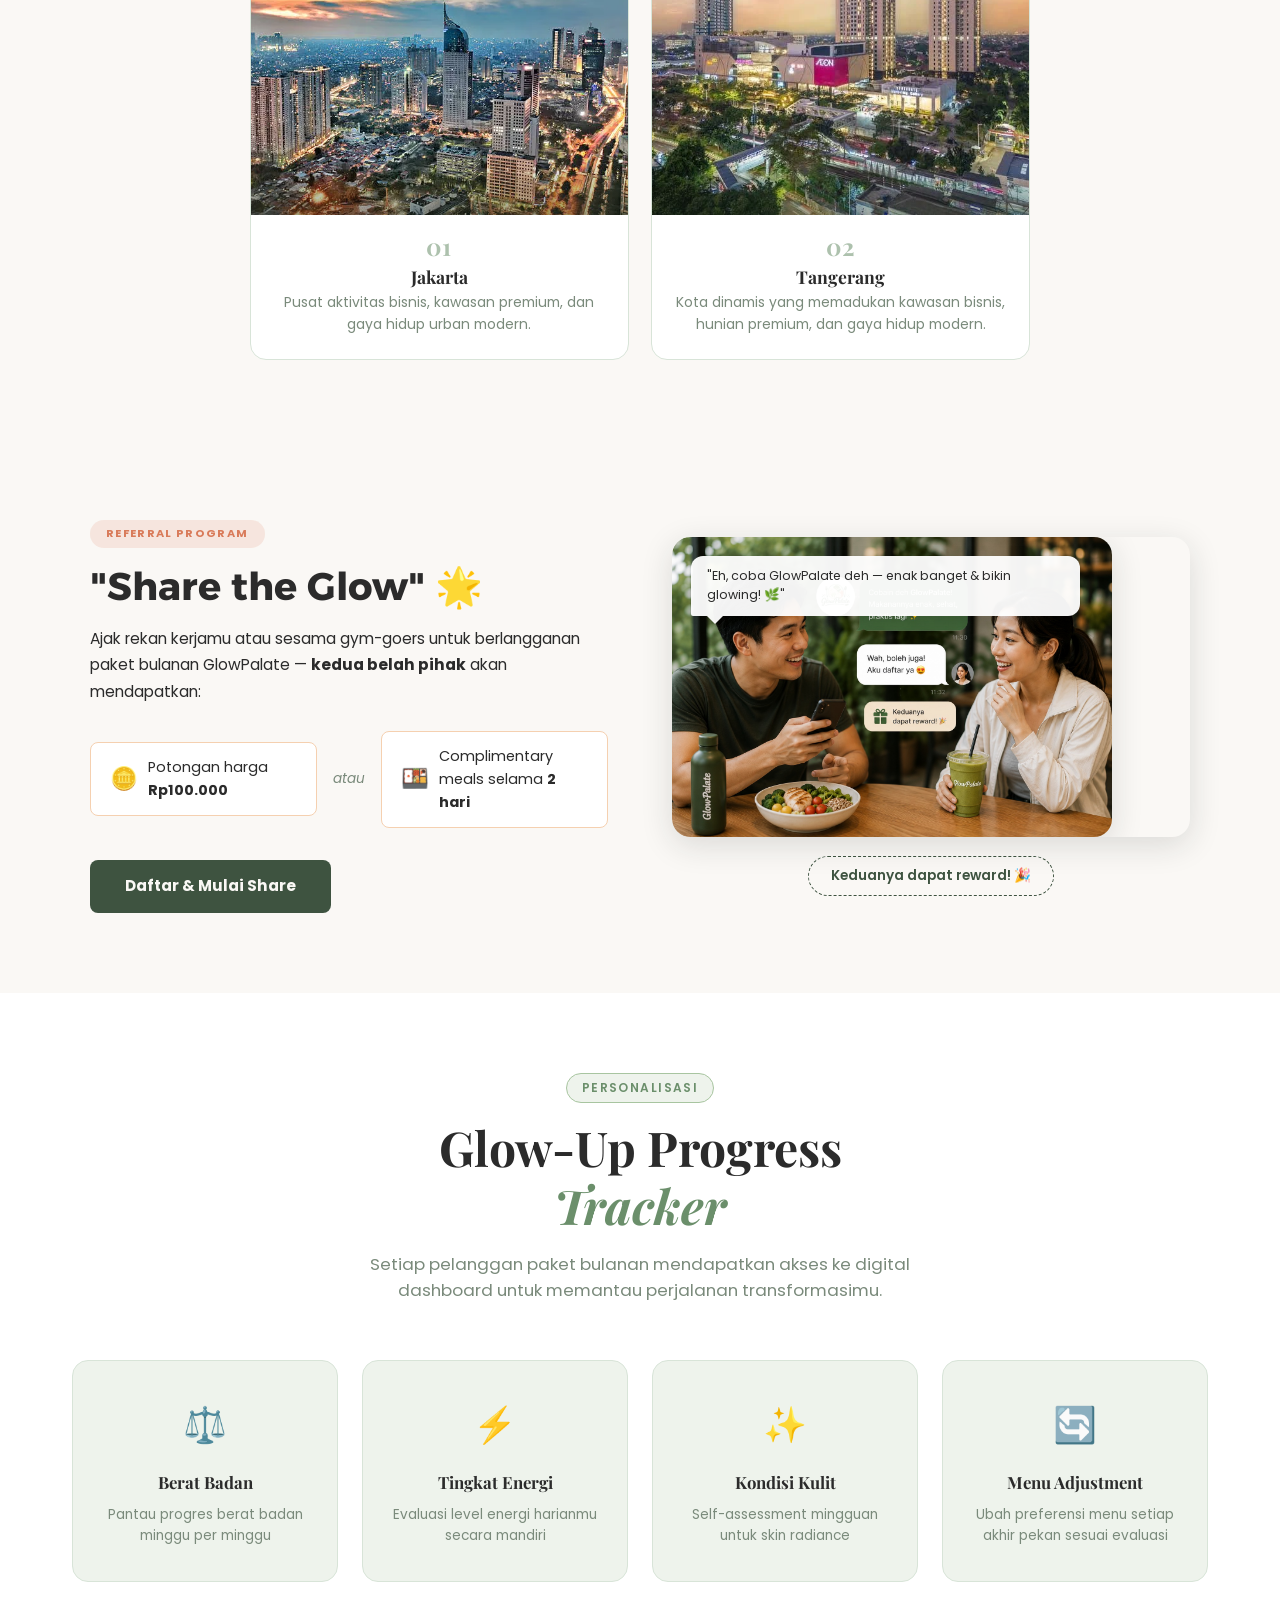
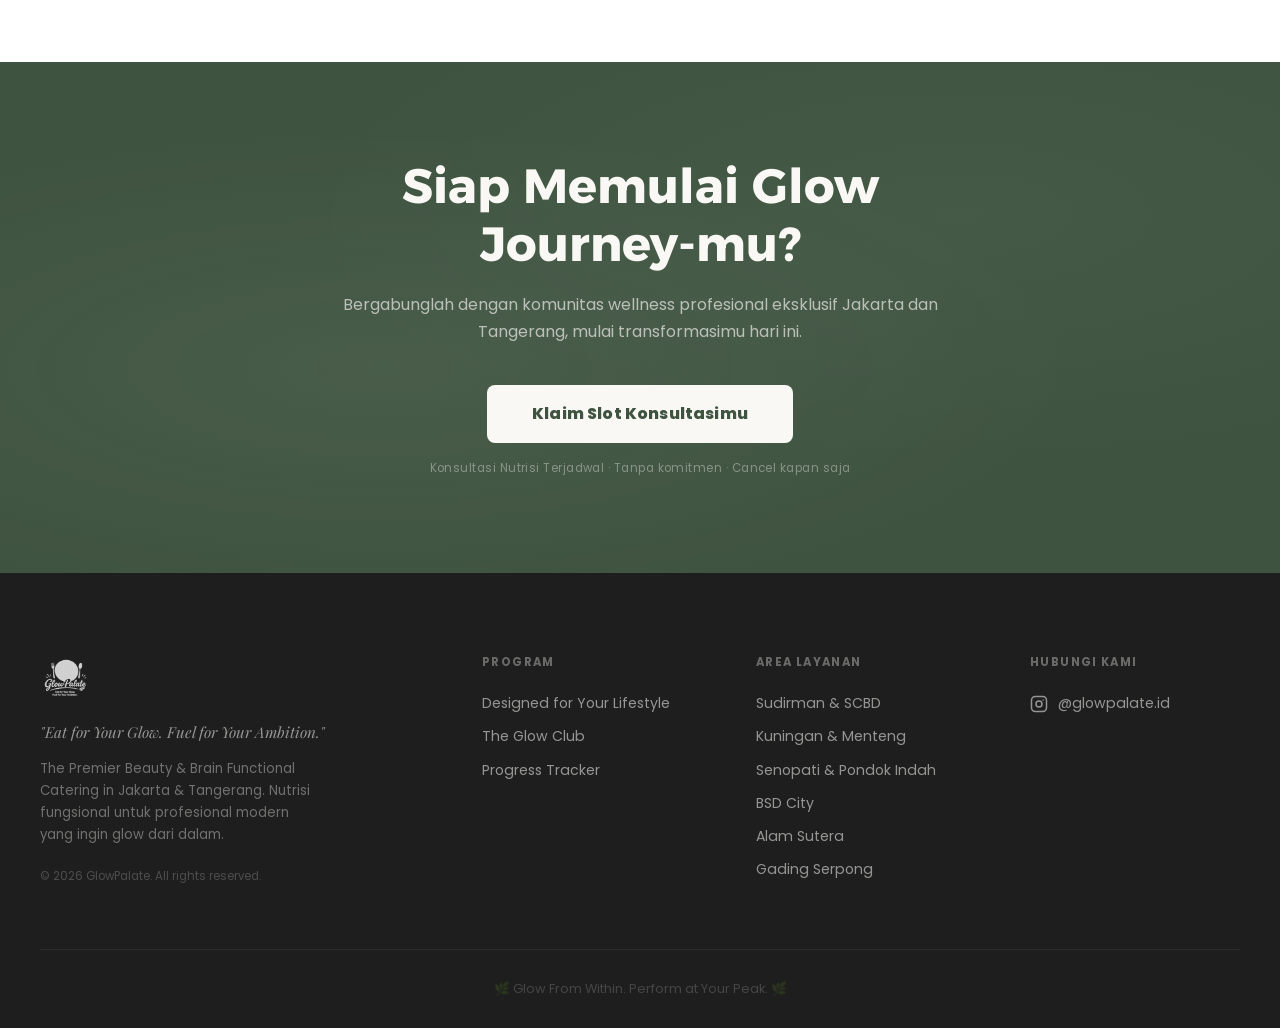
==== commit 8e5eef6f: "add jump to progress tracker" ====
--- a/index.html
+++ b/index.html
@@ -84,6 +84,7 @@
                 <li><a href="#menu">Menu</a></li>
                 <li><a href="#service-area">Area Layanan</a></li>
                 <li><a href="#loyalty">The Glow Club</a></li>
+                <li><a href="#tracker">Glow Tracker</a></li>
                 <li><a href="#daftar" class="nav-cta">Daftar Sekarang</a></li>
             </ul>
             <!-- Hamburger (mobile only) -->
@@ -111,6 +112,7 @@
                 <li><a href="#menu" class="offcanvas-link">Menu</a></li>
                 <li><a href="#service-area" class="offcanvas-link">Area Layanan</a></li>
                 <li><a href="#loyalty" class="offcanvas-link">The Glow Club</a></li>
+                <li><a href="#tracker" class="offcanvas-link">Glow Tracker</a></li>
             </ul>
             <div class="offcanvas-divider"></div>
             <a href="#daftar" class="btn-primary offcanvas-cta">Daftar Sekarang</a>
@@ -522,7 +524,7 @@
     </section>
 
     <!-- ===== TRACKER / TRACKER SECTION ===== -->
-    <section class="tracker">
+    <section class="tracker" id="tracker">
         <div class="section-container">
             <div class="section-header">
                 <span class="section-label">Personalisasi</span>
